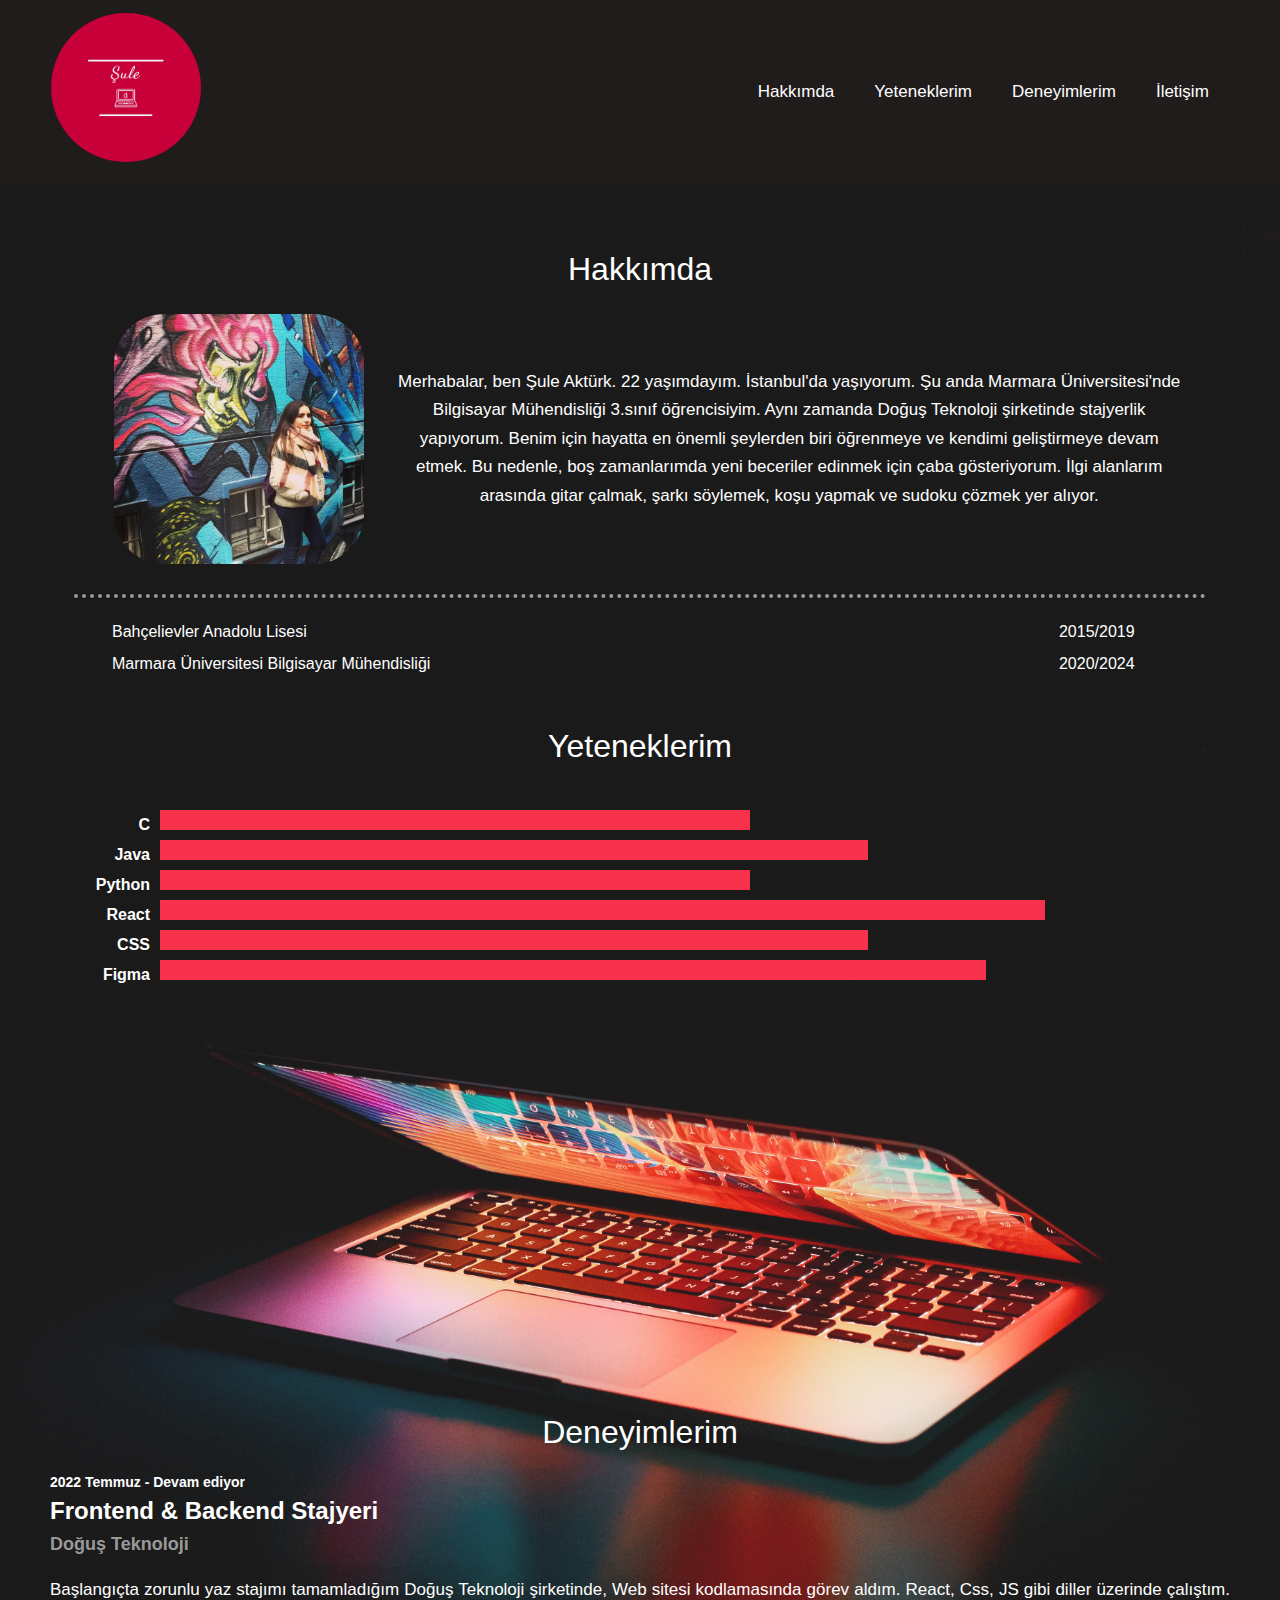
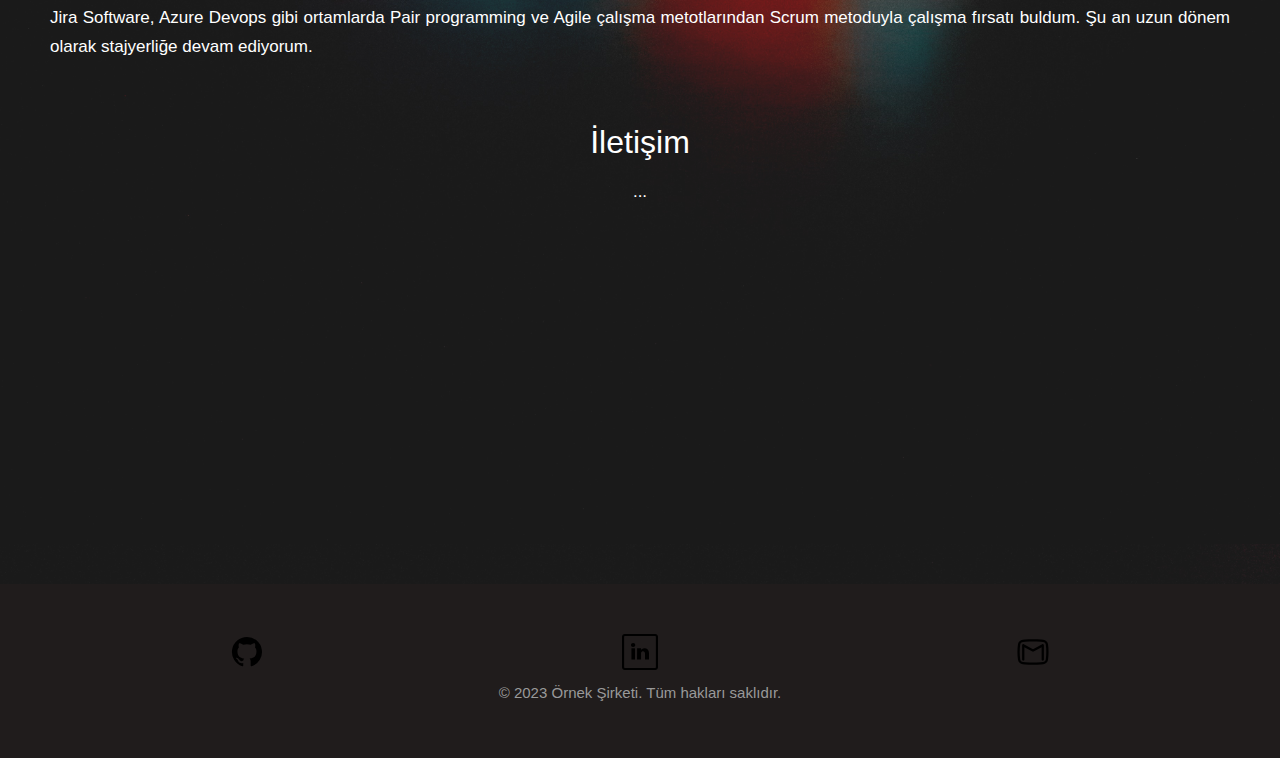
==== index.html @ 53d8eee4 "deleted unnecessary images" ====
<!DOCTYPE html>
<html>
  <head>
    <link rel="stylesheet" href="style.css" />
    <title>Şule Aktürk</title>
  </head>
  <body>
    <header>
      <div class="logo">
        <img src="images/logo.PNG" alt="logo" width="150" />
      </div>
      <nav>
        <ul>
          <li><a href="#hakkimda">Hakkımda</a></li>
          <li><a href="#yeteneklerim">Yeteneklerim</a></li>
          <li><a href="#deneyimlerim">Deneyimlerim</a></li>
          <li><a href="#iletisim">İletişim</a></li>
        </ul>
      </nav>
    </header>
    <main>
      <div class="background"></div>
      <div class="main_description">
        <section id="hakkimda">
          <h1>Hakkımda</h1>
          <div class="top_body">
            <img
              src="images/profile_photo.jpg"
              alt="github profil"
              class="profil_img"
            />
            <p>
              Merhabalar, ben Şule Aktürk. 22 yaşımdayım. İstanbul'da yaşıyorum.
              Şu anda Marmara Üniversitesi'nde Bilgisayar Mühendisliği 3.sınıf
              öğrencisiyim. Aynı zamanda Doğuş Teknoloji şirketinde stajyerlik
              yapıyorum. Benim için hayatta en önemli şeylerden biri öğrenmeye
              ve kendimi geliştirmeye devam etmek. Bu nedenle, boş zamanlarımda
              yeni beceriler edinmek için çaba gösteriyorum. İlgi alanlarım
              arasında gitar çalmak, şarkı söylemek, koşu yapmak ve sudoku
              çözmek yer alıyor.
            </p>
          </div>
        </section>
        <hr />
        <table style="width: 100%">
          <tr>
            <td>Bahçelievler Anadolu Lisesi</td>
            <td>2015/2019</td>
          </tr>
          <tr>
            <td>Marmara Üniversitesi Bilgisayar Mühendisliği</td>
            <td>2020/2024</td>
          </tr>
        </table>
        <br />
        <section id="yeteneklerim">
          <h1>Yeteneklerim</h1>
          <br />
          <div class="bar_container">
            <div class="bar_label">C</div>
            <div class="bar" style="width: 50%"></div>
          </div>
          <div class="bar_container">
            <div class="bar_label">Java</div>
            <div class="bar" style="width: 60%"></div>
          </div>
          <div class="bar_container">
            <div class="bar_label">Python</div>
            <div class="bar" style="width: 50%"></div>
          </div>
          <div class="bar_container">
            <div class="bar_label">React</div>
            <div class="bar" style="width: 75%"></div>
          </div>
          <div class="bar_container">
            <div class="bar_label">CSS</div>
            <div class="bar" style="width: 60%"></div>
          </div>
          <div class="bar_container">
            <div class="bar_label">Figma</div>
            <div class="bar" style="width: 70%"></div>
          </div>
          <script>
            //animasyon:
            const bars = document.querySelectorAll(".bar");
            bars.forEach((bar) => {
              let width = bar.style.width;
              bar.style.width = "0%";
              setTimeout(() => {
                bar.style.width = width;
              }, 100);
            });
          </script>
        </section>
        <br />
        <section id="deneyimlerim">
          <h1>Deneyimlerim</h1>
          <div class="experience">
            <div class="date">2022 Temmuz - Devam ediyor</div>
            <div class="title">Frontend & Backend Stajyeri</div>
            <div class="company">Doğuş Teknoloji</div>
            <p>
              Başlangıçta zorunlu yaz stajımı tamamladığım Doğuş Teknoloji
              şirketinde, Web sitesi kodlamasında görev aldım. React, Css, JS
              gibi diller üzerinde çalıştım. Jira Software, Azure Devops gibi
              ortamlarda Pair programming ve Agile çalışma metotlarından Scrum
              metoduyla çalışma fırsatı buldum. Şu an uzun dönem olarak
              stajyerliğe devam ediyorum.
            </p>
          </div>
        </section>
        <br />
        <section id="iletisim">
          <h1>İletişim</h1>
          <p>...</p>
        </section>
      </div>
    </main>
    <div class="footer">
      <div class="social_medias">
        <a href="https://github.com/suleakturk" target="_blank">
          <img src="images/github-svgrepo-com.svg" alt="github" />
        </a>
        <a
          href="https://www.linkedin.com/in/%C5%9Fule-a-214a621b3/"
          target="_blank"
        >
          <img
            src="images/linkedin-rounded-border-svgrepo-com.svg"
            alt="linkedin"
          />
        </a>
        <a href="https://www.gmail.com/" target="_blank">
          <img src="images/gmail-svgrepo-com.svg" alt="gmail" />
        </a>
      </div>
      <div class="text">&copy; 2023 Örnek Şirketi. Tüm hakları saklıdır.</div>
    </div>
  </body>
</html>
---- style.css ----
*{
    font-family: Arial, Helvetica, sans-serif;
    font-weight: 400;
    line-height: 28.5px;
}

html {
    scroll-behavior: smooth;
}

body{
    margin: 0px;
}

header{
    display: flex;
    align-items: center;
    justify-content: space-between;
    background-color: rgb(32, 28, 28);
    padding: 1% 4% 1% 4%;
}

.logo img{
    border-radius: 100px;
}

nav ul{
    list-style: none;
    display: flex;
}

nav li{
    padding: 20px;
    font-size: 17px;
}

nav li a{
    color: white;
    text-decoration: none;
}

nav li a:hover{
    color: rgb(245, 82, 103);
}

main {
    position: relative;
    height: 2000px;
}
  
.background {
    position: absolute;
    top: 0;
    left: 0;
    width: 100%;
    height: 100%;
    background-image: url("images/background_image.jpg");
    background-size: contain;
    background-position: center;
    opacity: 0.9; 
}
  
.main_description {
    color: white;
    text-align: center;
    padding: 50px;
    position: relative;
    z-index: 1;
} 

.top_body{
    display: flex;
    margin: 30px;
    align-items: center;
}

.top_body p{
    width: 70%;
    margin-left: 3%;
}

.profil_img{
    width: 250px;
    border-radius: 50px;
    margin-left: 3%;
}

.main_description p {
    font-size: 17px;
}

.main_description table{
    text-align: justify;
    margin: 0% 5% 0% 5%;
}

hr {
    border: none;
    border-top: 4px dotted #999;
    color: #999;
    height: 5px;
    margin: 1% 2% 1% 2%;
  }

.bar_container {
    display: flex;
    flex-direction: row;
    align-items: center;
}

.bar_label {
    margin-right: 10px;
    text-align: right;
    width: 100px;
    font-weight: bold;
    color: white;
}

.bar {
    height: 20px;
    background-color: rgb(248, 49, 76);
    margin-bottom: 10px;
    width: 0%;
    transition: width 1s ease-in-out;
}

.experience{
    text-align: justify;
}

.date {
    font-size: 14px;
    font-weight: bold;
  }
  
.title {
    font-size: 24px;
    font-weight: bold;
    margin-bottom: 5px;
}

.company {
    font-size: 18px;
    font-weight: bold;
    color: #999;
    margin-bottom: 10px;
}

h1{
    font-size: 32px;
}

#deneyimlerim h1{
    margin-top: 400px;
}

.footer{
    display: block;
    padding: 50px;
    background-color: rgb(32, 28, 28);
}

.social_medias{
    display: flex;
    justify-content: space-around;
}

.social_medias a img:hover{
    background-color: white;
}

.social_medias a img{
    width: 36px;
}       

.text{
    color:  #999;
    display: flex;
    justify-content: center;
    font-size: 15px;
}
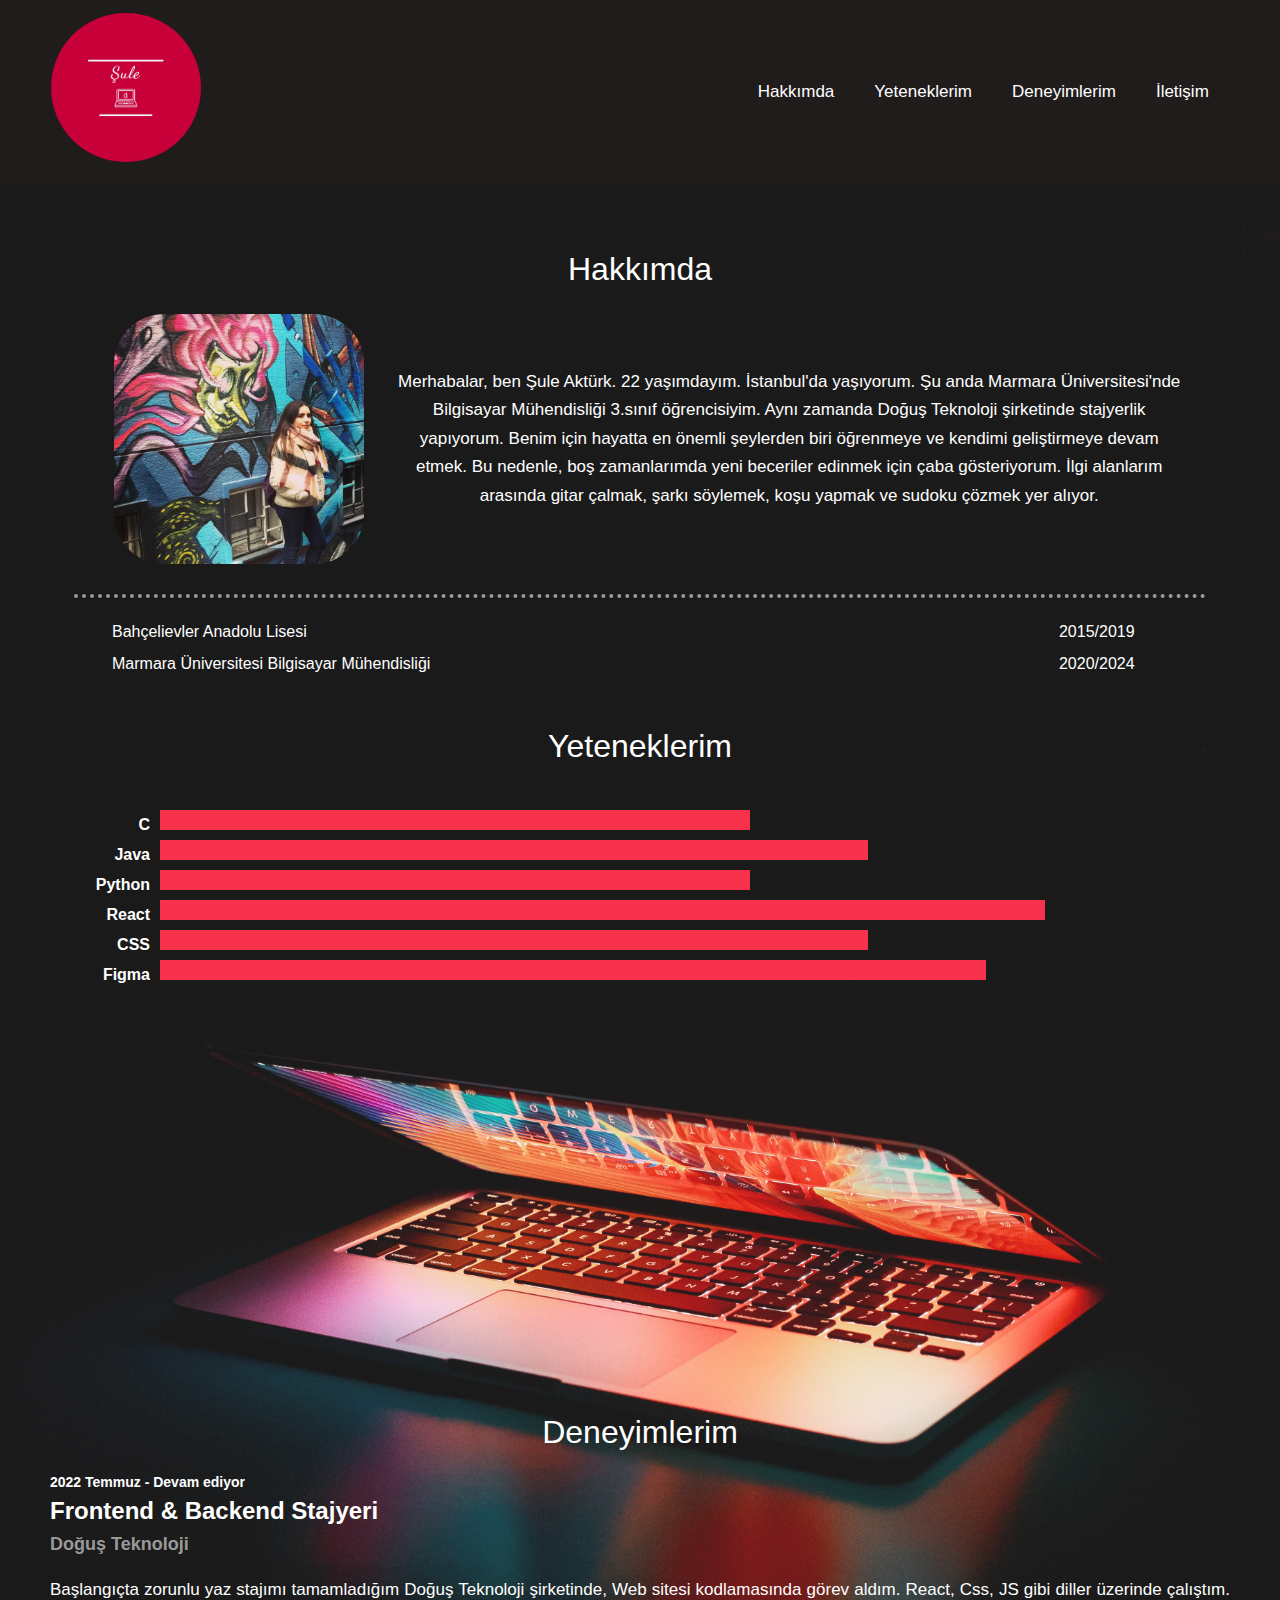
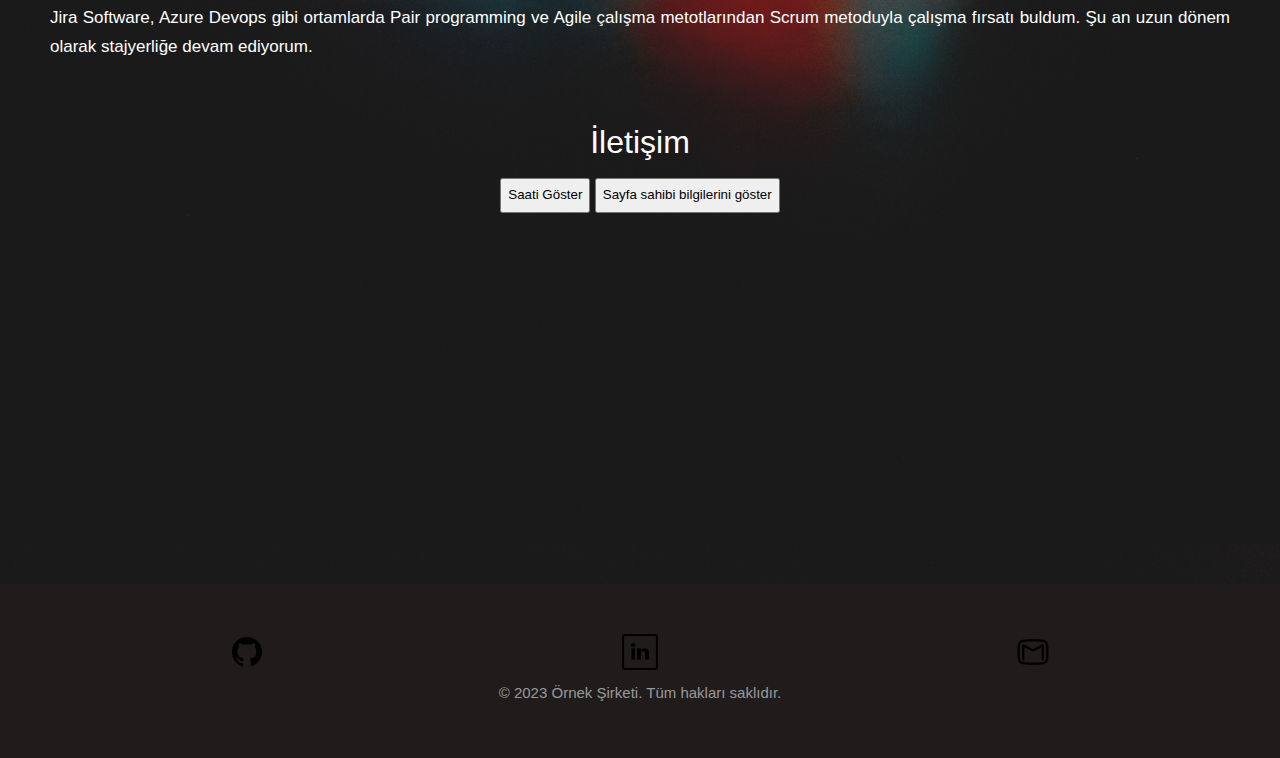
==== commit 541d9071: "add alert function & buttons in Contact menu" ====
--- a/index.html
+++ b/index.html
@@ -1,6 +1,11 @@
 <!DOCTYPE html>
 <html>
   <head>
+    <meta charset="UTF-8">
+    <meta http-equiv="X-UA-Compatible" content="IE=edge">
+    <meta name="viewport" content="width=device-width, initial-scale=1.0">
+    
+    <script src="script.js"></script>
     <link rel="stylesheet" href="style.css" />
     <title>Şule Aktürk</title>
   </head>
@@ -112,7 +117,11 @@
         <br />
         <section id="iletisim">
           <h1>İletişim</h1>
-          <p>...</p>
+          <div class="button">
+            <p id="saat"></p>
+            <button onclick="saatiGoster()">Saati Göster</button>
+            <button onclick="bilgiGoster()">Sayfa sahibi bilgilerini göster</button>
+          </div>
         </section>
       </div>
     </main>
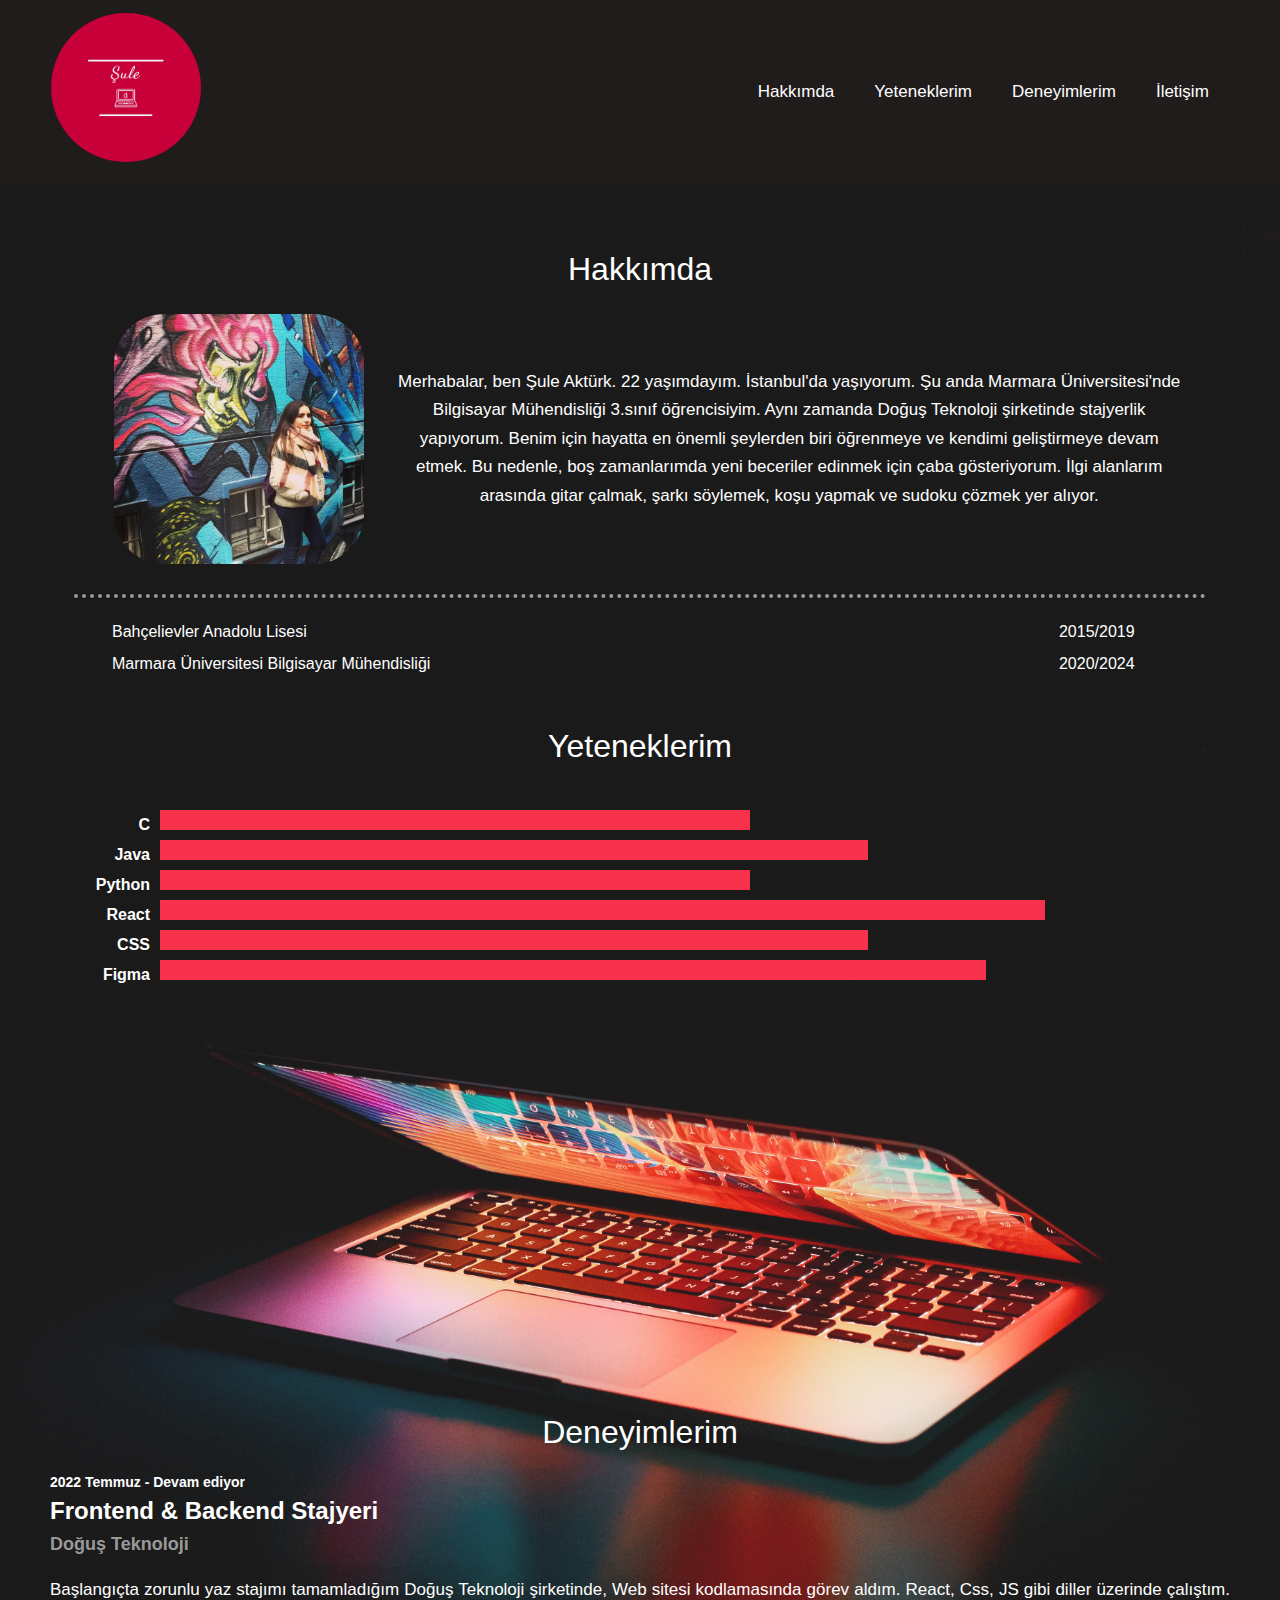
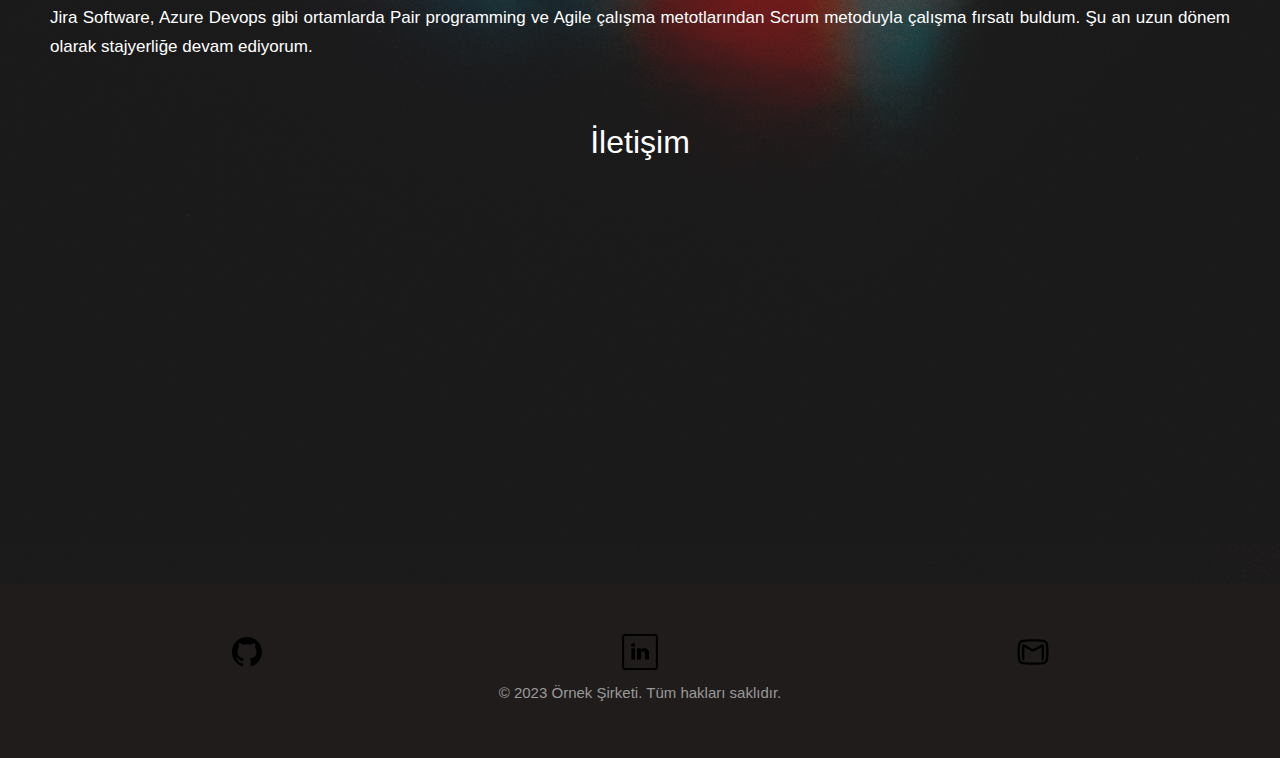
==== commit c22af0bf: "fix: fix responsivity" ====
--- a/index.html
+++ b/index.html
@@ -1,11 +1,9 @@
 <!DOCTYPE html>
 <html>
   <head>
-    <meta charset="UTF-8">
-    <meta http-equiv="X-UA-Compatible" content="IE=edge">
-    <meta name="viewport" content="width=device-width, initial-scale=1.0">
-    
-    <script src="script.js"></script>
+    <meta charset="UTF-8" />
+    <meta http-equiv="X-UA-Compatible" content="IE=edge" />
+    <meta name="viewport" content="width=device-width, initial-scale=0.5" />
     <link rel="stylesheet" href="style.css" />
     <title>Şule Aktürk</title>
   </head>
@@ -117,11 +115,6 @@
         <br />
         <section id="iletisim">
           <h1>İletişim</h1>
-          <div class="button">
-            <p id="saat"></p>
-            <button onclick="saatiGoster()">Saati Göster</button>
-            <button onclick="bilgiGoster()">Sayfa sahibi bilgilerini göster</button>
-          </div>
         </section>
       </div>
     </main>
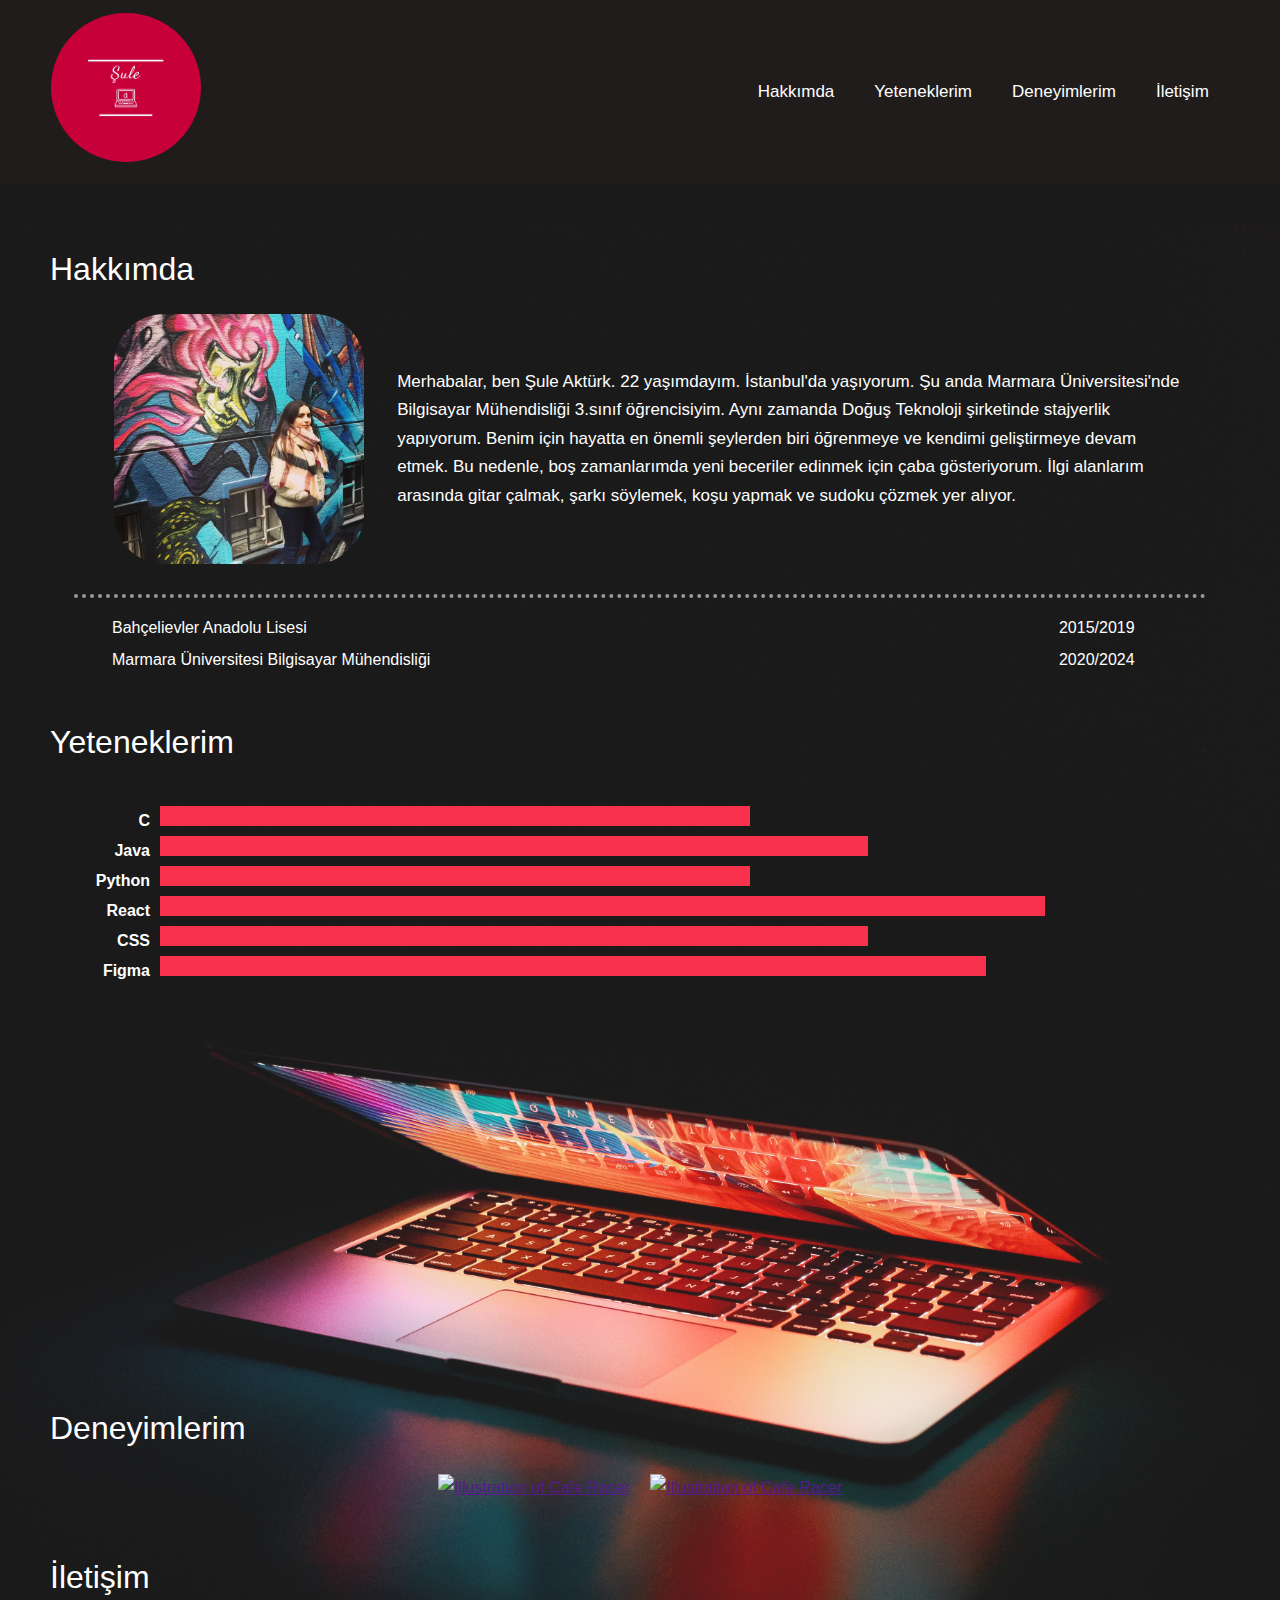
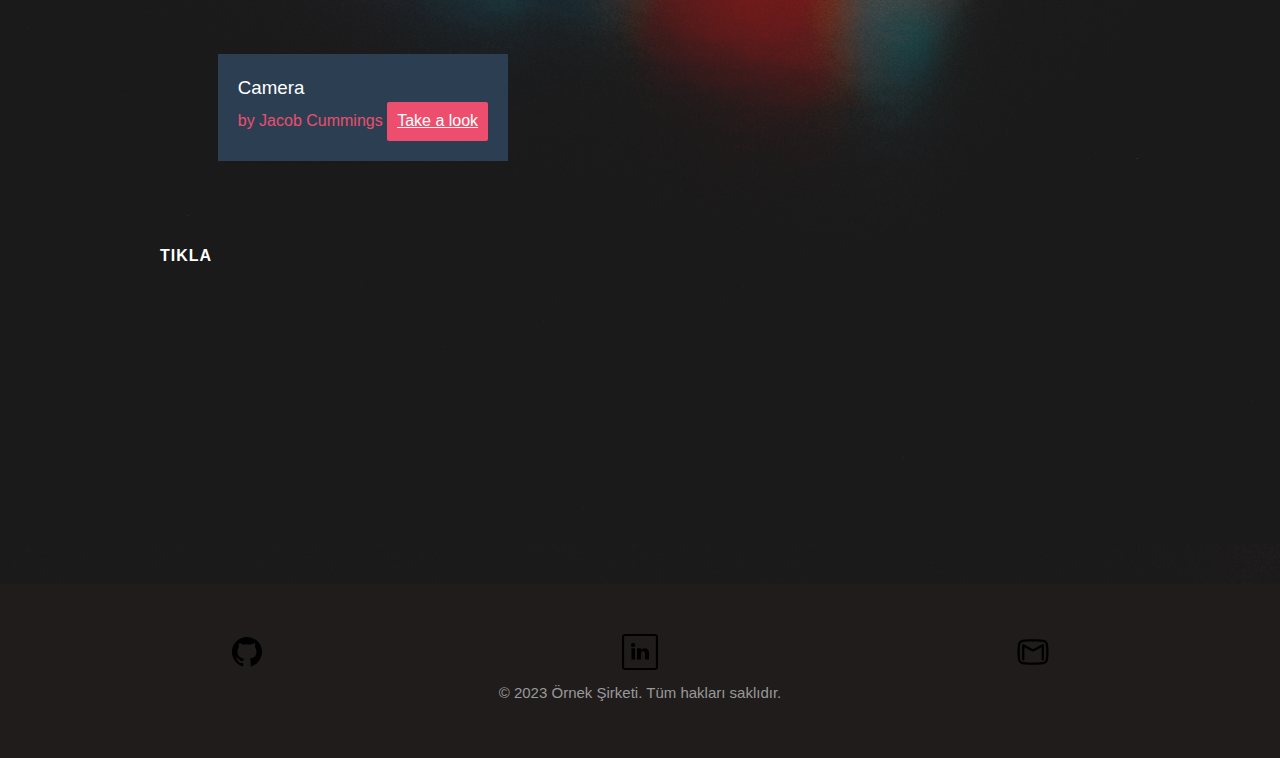
==== commit 3faa0d50: "feat: add new features for homework" ====
--- a/index.html
+++ b/index.html
@@ -98,23 +98,56 @@
         <br />
         <section id="deneyimlerim">
           <h1>Deneyimlerim</h1>
-          <div class="experience">
-            <div class="date">2022 Temmuz - Devam ediyor</div>
-            <div class="title">Frontend & Backend Stajyeri</div>
-            <div class="company">Doğuş Teknoloji</div>
-            <p>
-              Başlangıçta zorunlu yaz stajımı tamamladığım Doğuş Teknoloji
+          <div class="deneyim_bar">
+            <a
+              class="caption"
+              href=""
+              data-title="Yaz Stajyeri"
+              data-description="Başlangıçta zorunlu yaz stajımı tamamladığım Doğuş Teknoloji
               şirketinde, Web sitesi kodlamasında görev aldım. React, Css, JS
-              gibi diller üzerinde çalıştım. Jira Software, Azure Devops gibi
+              gibi diller üzerinde çalıştım."
+              ><img
+                src="http://tympanus.net/Tutorials/PseudoElementsImageCaptions/images/2.jpg"
+                alt="Illustration of Cafe Racer"
+            /></a>
+            <a
+              class="caption"
+              href=""
+              data-title="Uzun Dönem Stajyer"
+              data-description="Jira Software, Azure Devops gibi
               ortamlarda Pair programming ve Agile çalışma metotlarından Scrum
-              metoduyla çalışma fırsatı buldum. Şu an uzun dönem olarak
-              stajyerliğe devam ediyorum.
-            </p>
+              metoduyla çalışma fırsatı buldum.Şu an uzun dönem olarak
+              stajyerliğe devam ediyorum."
+              ><img
+                src="http://tympanus.net/Tutorials/PseudoElementsImageCaptions/images/2.jpg"
+                alt="Illustration of Cafe Racer"
+            /></a>
           </div>
         </section>
         <br />
         <section id="iletisim">
           <h1>İletişim</h1>
+          <ul class="grid cs-style-1">
+            <li>
+              <figure>
+                <img src="images/1.png" alt="img01" />
+                <figcaption>
+                  <h3>Camera</h3>
+                  <span>Jacob Cummings</span>
+                  <a href="http://dribbble.com/shots/1115632-Camera"
+                    >Take a look</a
+                  >
+                </figcaption>
+              </figure>
+            </li>
+            <li>
+              <figure>
+                <!-- ... -->
+              </figure>
+            </li>
+            <!-- ... -->
+          </ul>
+          <button class="btn btn-6 btn-6d">Tıkla</button>
         </section>
       </div>
     </main>
--- a/style.css
+++ b/style.css
@@ -62,7 +62,7 @@
   
 .main_description {
     color: white;
-    text-align: center;
+    /* text-align: center; */
     padding: 50px;
     position: relative;
     z-index: 1;
@@ -178,4 +178,212 @@
     display: flex;
     justify-content: center;
     font-size: 15px;
+}
+
+@import url(http://fonts.googleapis.com/css?family=Lato:300,400,700);
+
+*, *:after, *:before { -webkit-box-sizing: border-box; -moz-box-sizing: border-box; box-sizing: border-box; }
+
+.deneyim_bar{
+    display: flex;
+    justify-content: center;
+}
+
+.caption {
+	display: inline-block;
+	position: relative;
+	margin: 10px;
+}
+
+.caption img {
+	display: block;
+	max-width: 100%;
+}
+
+.caption::before,
+.caption::after {
+	opacity: 0;
+	position: absolute;
+	width: 100%;
+	color: #fff;
+	padding: 20px;
+	-webkit-transition: opacity 0.3s;
+	-moz-transition: opacity 0.3s;
+	transition: opacity 0.3s;
+}
+
+.caption::before {
+	content: attr(data-title);
+	top: 0;
+	height: 30%;
+	background: #a21f00;
+	font-size: 40px;
+	font-weight: 300;
+}
+
+.caption::after {
+	content: '\201C' attr(data-description) '\201D';
+	top: 30%;
+	height: 70%;
+	background: #db2e00;
+	font-size: 16px;
+	text-align: right;
+}
+
+.caption:hover::before,
+.caption:hover::after {
+	opacity: 1;
+}
+
+.cs-style-3 figure {
+	overflow: hidden;
+}
+
+.cs-style-3 figure img {
+	transition: transform 0.4s;
+}
+
+.no-touch .cs-style-3 figure:hover img,
+.cs-style-3 figure.cs-hover img {
+	transform: translateY(-50px);
+}
+
+.cs-style-3 figcaption {
+	height: 100px;
+	width: 100%;
+	top: auto;
+	bottom: 0;
+	opacity: 0;
+	transform: translateY(100%);
+	transition: transform 0.4s, opacity 0.1s 0.3s;
+}
+
+.no-touch .cs-style-3 figure:hover figcaption,
+.cs-style-3 figure.cs-hover figcaption {
+	opacity: 1;
+	transform: translateY(0px);
+	transition: transform 0.4s, opacity 0.1s;
+}
+
+.cs-style-3 figcaption a {
+	position: absolute;
+	bottom: 20px;
+	right: 20px;
+}
+
+.grid figcaption h3 {
+	margin: 0;
+	padding: 0;
+	color: #fff;
+}
+
+.grid figcaption span:before {
+	content: 'by ';
+}
+
+.grid figcaption a {
+	text-align: center;
+	padding: 5px 10px;
+	border-radius: 2px;
+	display: inline-block;
+	background: #ed4e6e;
+	color: #fff;
+}
+
+.grid figcaption {
+	position: absolute;
+	top: 0;
+	left: 0;
+	padding: 20px;
+	background: #2c3f52;
+	color: #ed4e6e;
+}
+
+.grid figure img {
+	max-width: 100%;
+	display: block;
+	position: relative;
+}
+.grid figure {
+	margin: 0;
+	position: relative;
+}
+
+.grid {
+	padding: 20px 20px 100px 20px;
+	max-width: 1300px;
+	margin: 0 auto;
+	list-style: none;
+	text-align: center;
+}
+
+.grid li {
+	display: inline-block;
+	width: 440px;
+	margin: 0;
+	padding: 20px;
+	text-align: left;
+	position: relative;
+}
+
+.hi-icon-effect-6 .hi-icon {
+	box-shadow: 0 0 0 4px rgba(255,255,255,1);
+	/* transition: background 0.2s, color 0.2s;	 */
+}
+
+.no-touch .hi-icon-effect-6 .hi-icon:hover {
+	background: rgba(255,255,255,1);
+	color: #64bb5d;
+}
+
+.no-touch .hi-icon-effect-6 .hi-icon:hover:before {
+	animation: spinAround 2s linear infinite;
+}
+
+@keyframes spinAround {
+	from {
+		transform: rotate(0deg)
+	}
+	to {
+		transform: rotate(360deg);
+	}
+
+}
+/* Button 6d */
+.btn-6d {
+	border: 2px dashed #226fbe;
+}
+
+.btn-6d:hover {
+	background: transparent;
+	color: #226fbe;
+}
+
+.btn {
+	border: none;
+	font-family: inherit;
+	font-size: inherit;
+	color: inherit;
+	background: none;
+	cursor: pointer;
+	padding: 25px 80px;
+	display: inline-block;
+	margin: 15px 30px;
+	text-transform: uppercase;
+	letter-spacing: 1px;
+	font-weight: 700;
+	outline: none;
+	position: relative;
+	-webkit-transition: all 0.3s;
+	-moz-transition: all 0.3s;
+	transition: all 0.3s;
+}
+
+.btn:after {
+	content: '';
+	position: absolute;
+	z-index: -1;
+	-webkit-transition: all 0.3s;
+	-moz-transition: all 0.3s;
+	transition: all 0.3s;
 }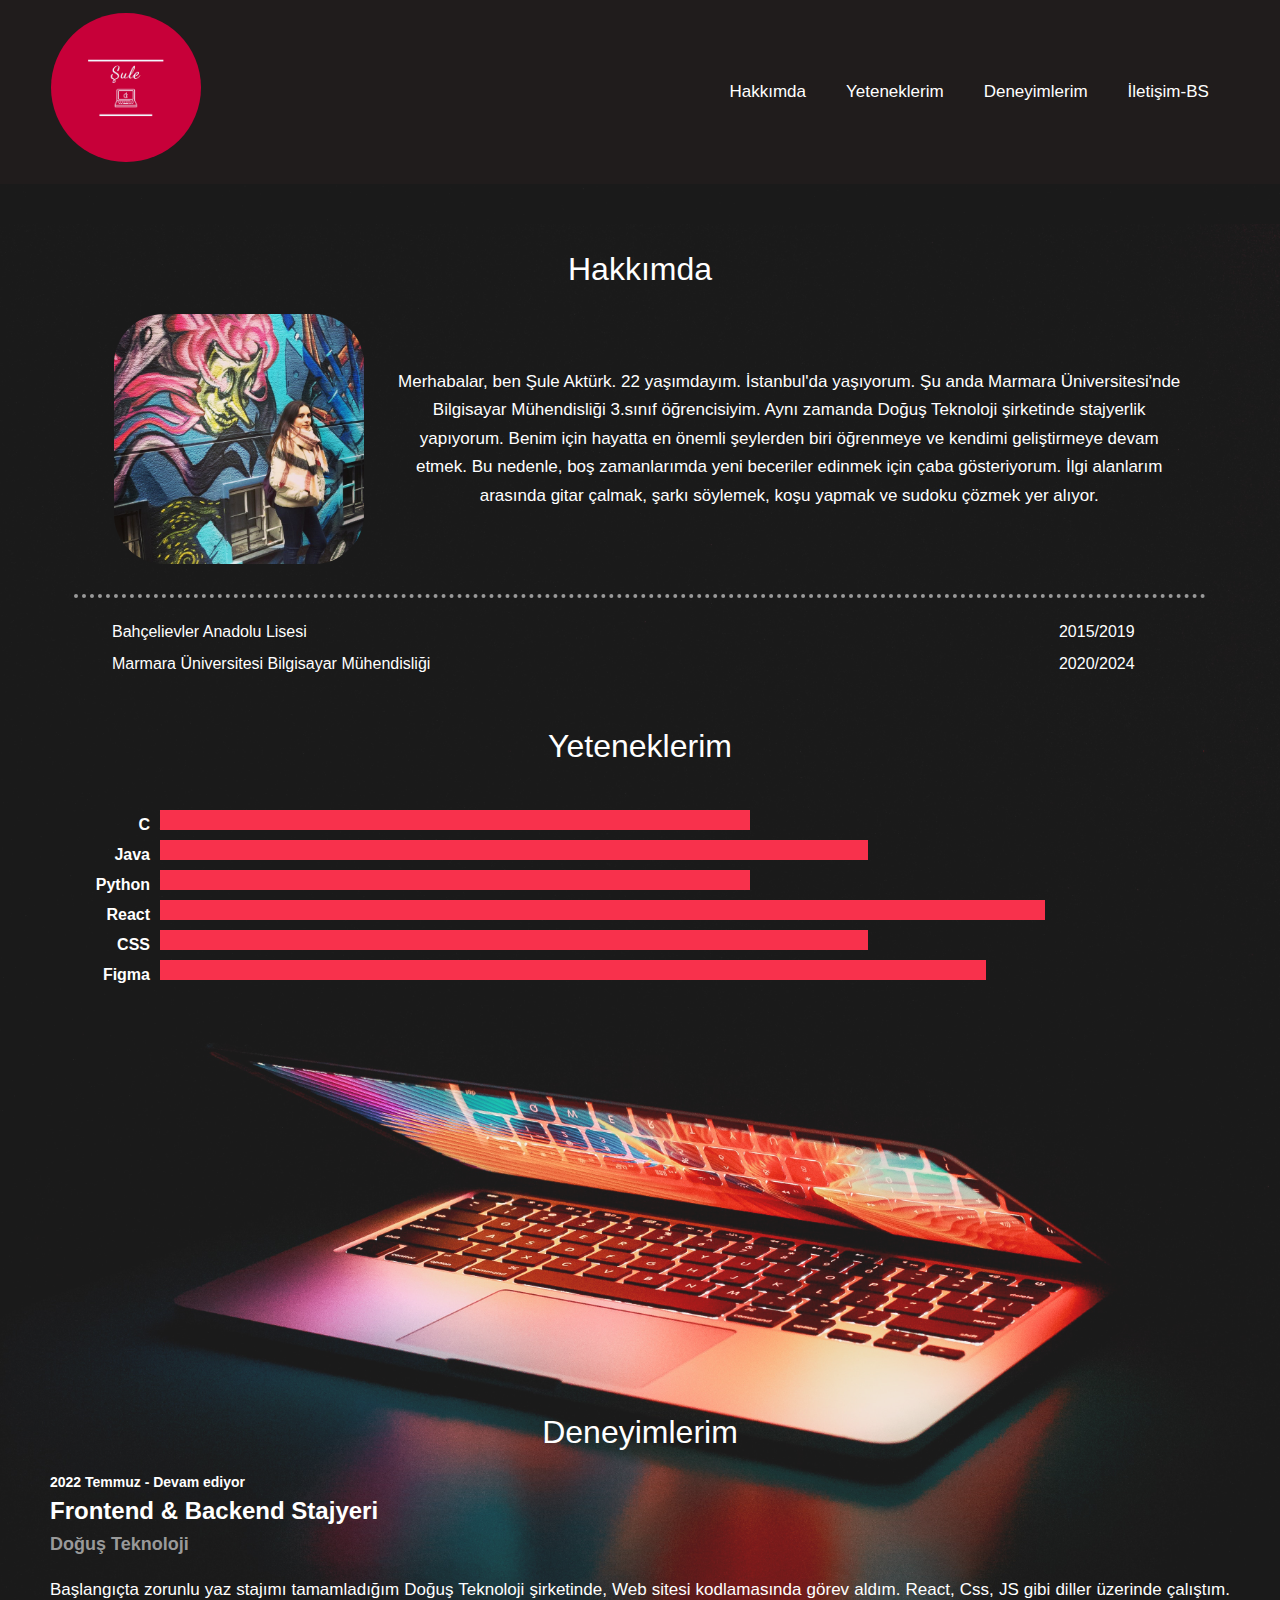
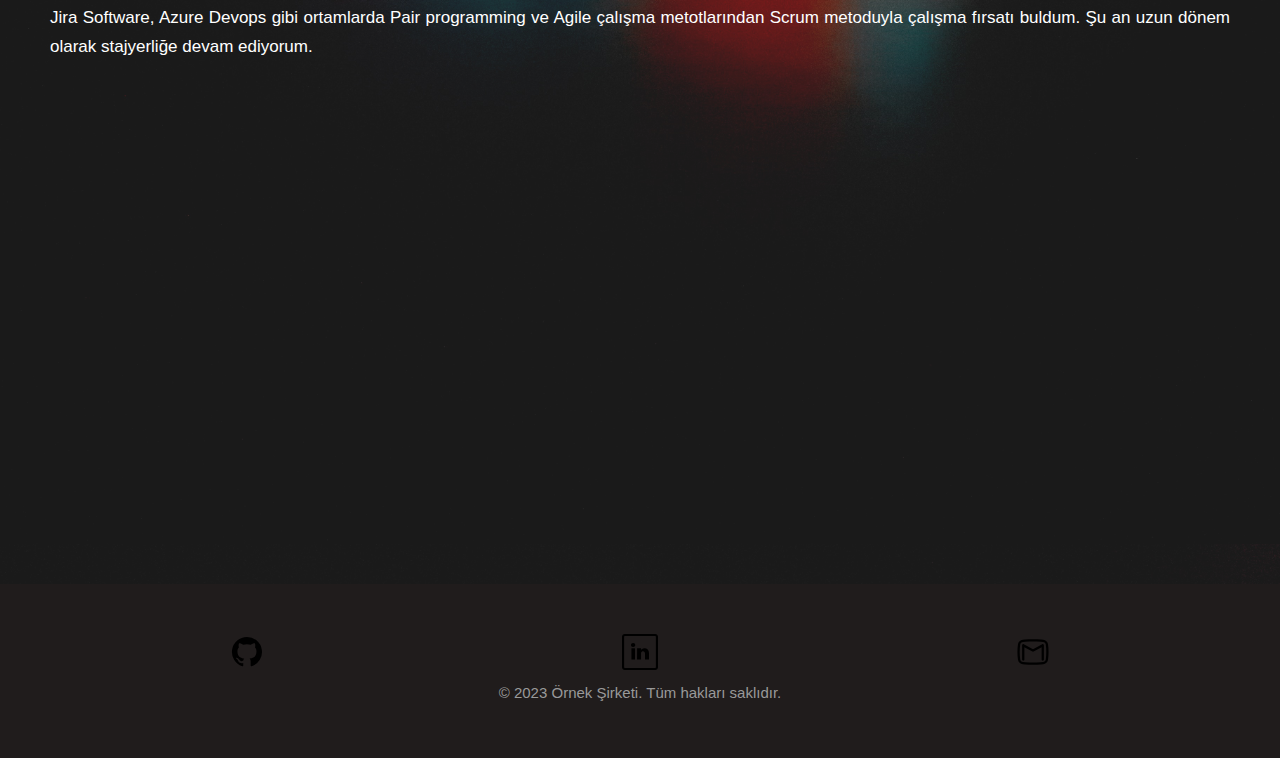
==== commit b37c398d: "feat: add Contact page with using Bootstrap" ====
--- a/index.html
+++ b/index.html
@@ -17,7 +17,9 @@
           <li><a href="#hakkimda">Hakkımda</a></li>
           <li><a href="#yeteneklerim">Yeteneklerim</a></li>
           <li><a href="#deneyimlerim">Deneyimlerim</a></li>
-          <li><a href="#iletisim">İletişim</a></li>
+          <li>
+            <a href="contact.html">İletişim-BS</a>
+          </li>
         </ul>
       </nav>
     </header>
@@ -98,57 +100,24 @@
         <br />
         <section id="deneyimlerim">
           <h1>Deneyimlerim</h1>
-          <div class="deneyim_bar">
-            <a
-              class="caption"
-              href=""
-              data-title="Yaz Stajyeri"
-              data-description="Başlangıçta zorunlu yaz stajımı tamamladığım Doğuş Teknoloji
+          <div class="experience">
+            <div class="date">2022 Temmuz - Devam ediyor</div>
+            <div class="title">Frontend & Backend Stajyeri</div>
+            <div class="company">Doğuş Teknoloji</div>
+            <p>
+              Başlangıçta zorunlu yaz stajımı tamamladığım Doğuş Teknoloji
               şirketinde, Web sitesi kodlamasında görev aldım. React, Css, JS
-              gibi diller üzerinde çalıştım."
-              ><img
-                src="http://tympanus.net/Tutorials/PseudoElementsImageCaptions/images/2.jpg"
-                alt="Illustration of Cafe Racer"
-            /></a>
-            <a
-              class="caption"
-              href=""
-              data-title="Uzun Dönem Stajyer"
-              data-description="Jira Software, Azure Devops gibi
+              gibi diller üzerinde çalıştım. Jira Software, Azure Devops gibi
               ortamlarda Pair programming ve Agile çalışma metotlarından Scrum
-              metoduyla çalışma fırsatı buldum.Şu an uzun dönem olarak
-              stajyerliğe devam ediyorum."
-              ><img
-                src="http://tympanus.net/Tutorials/PseudoElementsImageCaptions/images/2.jpg"
-                alt="Illustration of Cafe Racer"
-            /></a>
+              metoduyla çalışma fırsatı buldum. Şu an uzun dönem olarak
+              stajyerliğe devam ediyorum.
+            </p>
           </div>
         </section>
         <br />
-        <section id="iletisim">
+        <!-- <section id="iletisim">
           <h1>İletişim</h1>
-          <ul class="grid cs-style-1">
-            <li>
-              <figure>
-                <img src="images/1.png" alt="img01" />
-                <figcaption>
-                  <h3>Camera</h3>
-                  <span>Jacob Cummings</span>
-                  <a href="http://dribbble.com/shots/1115632-Camera"
-                    >Take a look</a
-                  >
-                </figcaption>
-              </figure>
-            </li>
-            <li>
-              <figure>
-                <!-- ... -->
-              </figure>
-            </li>
-            <!-- ... -->
-          </ul>
-          <button class="btn btn-6 btn-6d">Tıkla</button>
-        </section>
+        </section> -->
       </div>
     </main>
     <div class="footer">
--- a/style.css
+++ b/style.css
@@ -62,7 +62,7 @@
   
 .main_description {
     color: white;
-    /* text-align: center; */
+    text-align: center;
     padding: 50px;
     position: relative;
     z-index: 1;
@@ -180,210 +180,18 @@
     font-size: 15px;
 }
 
-@import url(http://fonts.googleapis.com/css?family=Lato:300,400,700);
-
-*, *:after, *:before { -webkit-box-sizing: border-box; -moz-box-sizing: border-box; box-sizing: border-box; }
-
-.deneyim_bar{
-    display: flex;
-    justify-content: center;
+.mainContact{
+    background-color: rgb(139, 159, 228);
 }
 
-.caption {
-	display: inline-block;
-	position: relative;
-	margin: 10px;
+.headerContact{
+	background-color: rgb(160, 181, 254);
 }
 
-.caption img {
-	display: block;
-	max-width: 100%;
+.bgColor{
+	background-color: rgb(139, 159, 228);
 }
 
-.caption::before,
-.caption::after {
-	opacity: 0;
-	position: absolute;
-	width: 100%;
-	color: #fff;
-	padding: 20px;
-	-webkit-transition: opacity 0.3s;
-	-moz-transition: opacity 0.3s;
-	transition: opacity 0.3s;
+.fontAvanir {
+	font-family: 'Avanir', sans-serif;
 }
-
-.caption::before {
-	content: attr(data-title);
-	top: 0;
-	height: 30%;
-	background: #a21f00;
-	font-size: 40px;
-	font-weight: 300;
-}
-
-.caption::after {
-	content: '\201C' attr(data-description) '\201D';
-	top: 30%;
-	height: 70%;
-	background: #db2e00;
-	font-size: 16px;
-	text-align: right;
-}
-
-.caption:hover::before,
-.caption:hover::after {
-	opacity: 1;
-}
-
-.cs-style-3 figure {
-	overflow: hidden;
-}
-
-.cs-style-3 figure img {
-	transition: transform 0.4s;
-}
-
-.no-touch .cs-style-3 figure:hover img,
-.cs-style-3 figure.cs-hover img {
-	transform: translateY(-50px);
-}
-
-.cs-style-3 figcaption {
-	height: 100px;
-	width: 100%;
-	top: auto;
-	bottom: 0;
-	opacity: 0;
-	transform: translateY(100%);
-	transition: transform 0.4s, opacity 0.1s 0.3s;
-}
-
-.no-touch .cs-style-3 figure:hover figcaption,
-.cs-style-3 figure.cs-hover figcaption {
-	opacity: 1;
-	transform: translateY(0px);
-	transition: transform 0.4s, opacity 0.1s;
-}
-
-.cs-style-3 figcaption a {
-	position: absolute;
-	bottom: 20px;
-	right: 20px;
-}
-
-.grid figcaption h3 {
-	margin: 0;
-	padding: 0;
-	color: #fff;
-}
-
-.grid figcaption span:before {
-	content: 'by ';
-}
-
-.grid figcaption a {
-	text-align: center;
-	padding: 5px 10px;
-	border-radius: 2px;
-	display: inline-block;
-	background: #ed4e6e;
-	color: #fff;
-}
-
-.grid figcaption {
-	position: absolute;
-	top: 0;
-	left: 0;
-	padding: 20px;
-	background: #2c3f52;
-	color: #ed4e6e;
-}
-
-.grid figure img {
-	max-width: 100%;
-	display: block;
-	position: relative;
-}
-.grid figure {
-	margin: 0;
-	position: relative;
-}
-
-.grid {
-	padding: 20px 20px 100px 20px;
-	max-width: 1300px;
-	margin: 0 auto;
-	list-style: none;
-	text-align: center;
-}
-
-.grid li {
-	display: inline-block;
-	width: 440px;
-	margin: 0;
-	padding: 20px;
-	text-align: left;
-	position: relative;
-}
-
-.hi-icon-effect-6 .hi-icon {
-	box-shadow: 0 0 0 4px rgba(255,255,255,1);
-	/* transition: background 0.2s, color 0.2s;	 */
-}
-
-.no-touch .hi-icon-effect-6 .hi-icon:hover {
-	background: rgba(255,255,255,1);
-	color: #64bb5d;
-}
-
-.no-touch .hi-icon-effect-6 .hi-icon:hover:before {
-	animation: spinAround 2s linear infinite;
-}
-
-@keyframes spinAround {
-	from {
-		transform: rotate(0deg)
-	}
-	to {
-		transform: rotate(360deg);
-	}
-
-}
-/* Button 6d */
-.btn-6d {
-	border: 2px dashed #226fbe;
-}
-
-.btn-6d:hover {
-	background: transparent;
-	color: #226fbe;
-}
-
-.btn {
-	border: none;
-	font-family: inherit;
-	font-size: inherit;
-	color: inherit;
-	background: none;
-	cursor: pointer;
-	padding: 25px 80px;
-	display: inline-block;
-	margin: 15px 30px;
-	text-transform: uppercase;
-	letter-spacing: 1px;
-	font-weight: 700;
-	outline: none;
-	position: relative;
-	-webkit-transition: all 0.3s;
-	-moz-transition: all 0.3s;
-	transition: all 0.3s;
-}
-
-.btn:after {
-	content: '';
-	position: absolute;
-	z-index: -1;
-	-webkit-transition: all 0.3s;
-	-moz-transition: all 0.3s;
-	transition: all 0.3s;
-}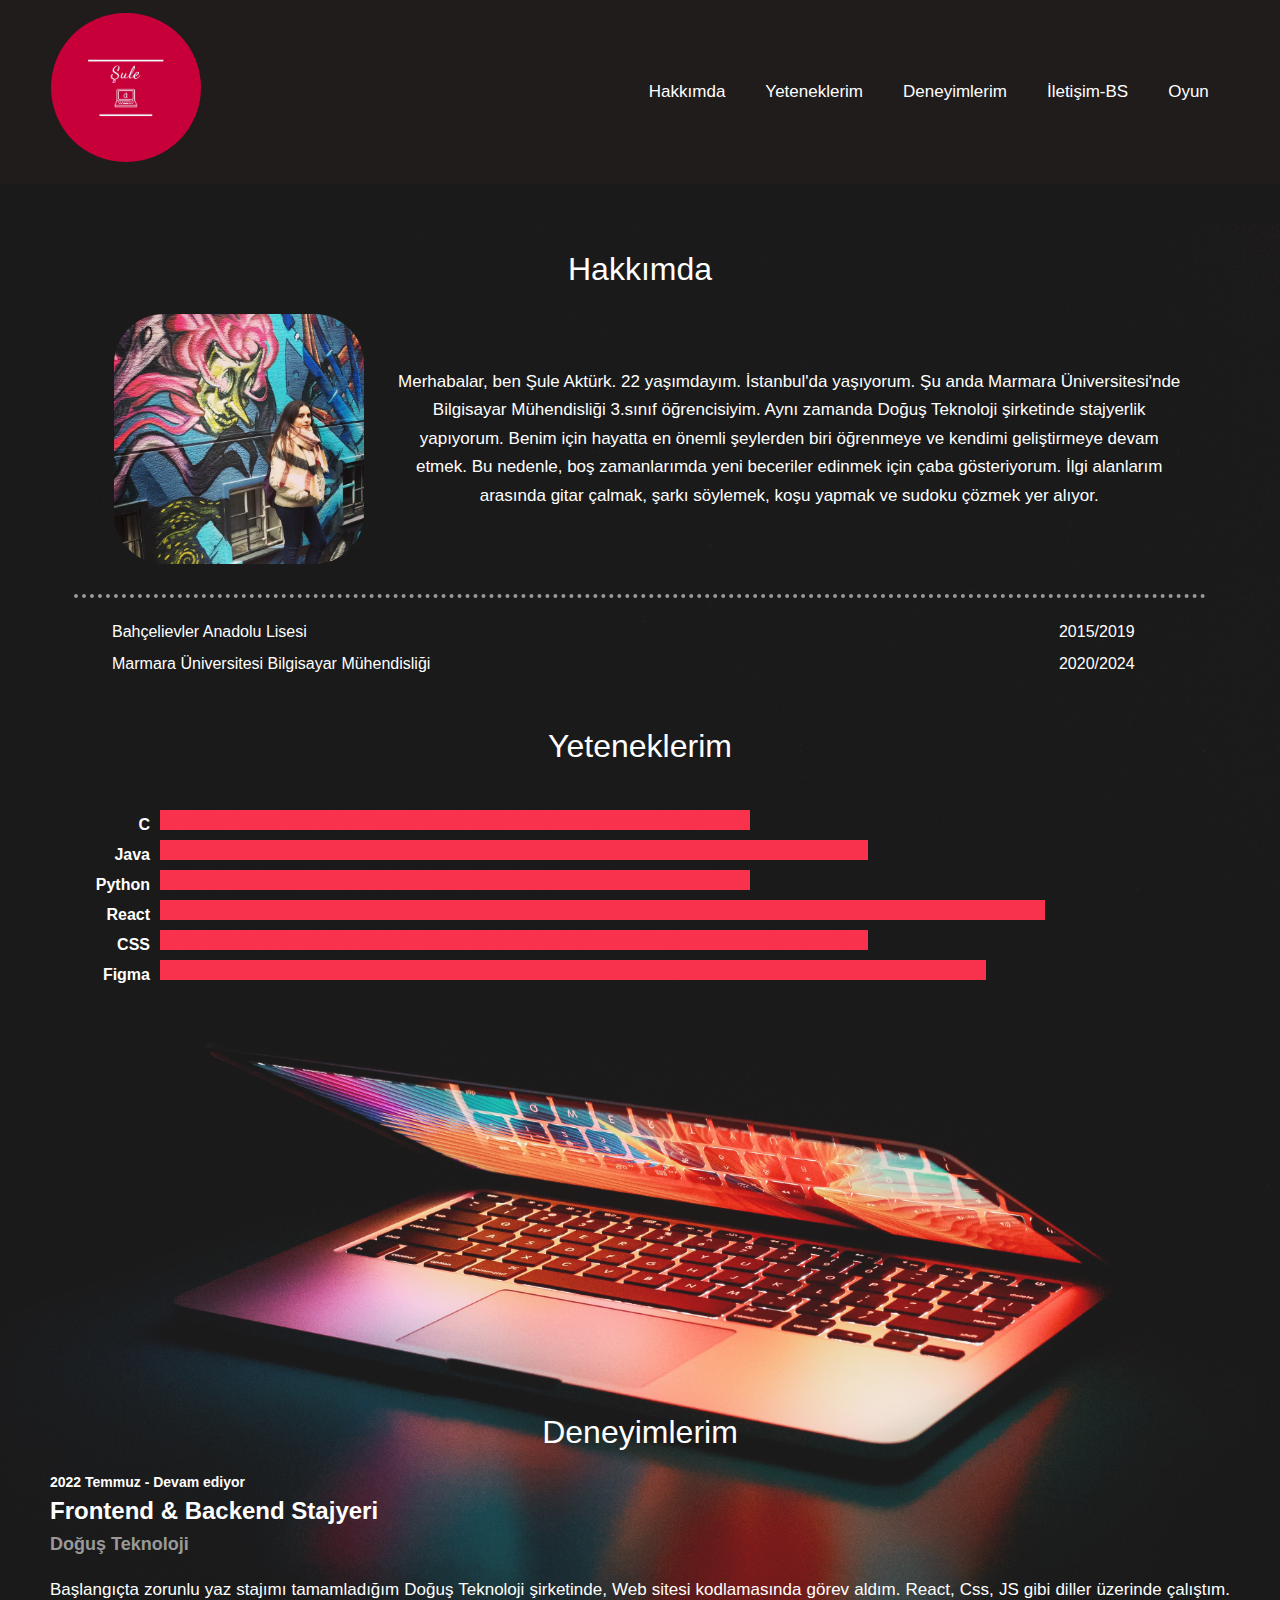
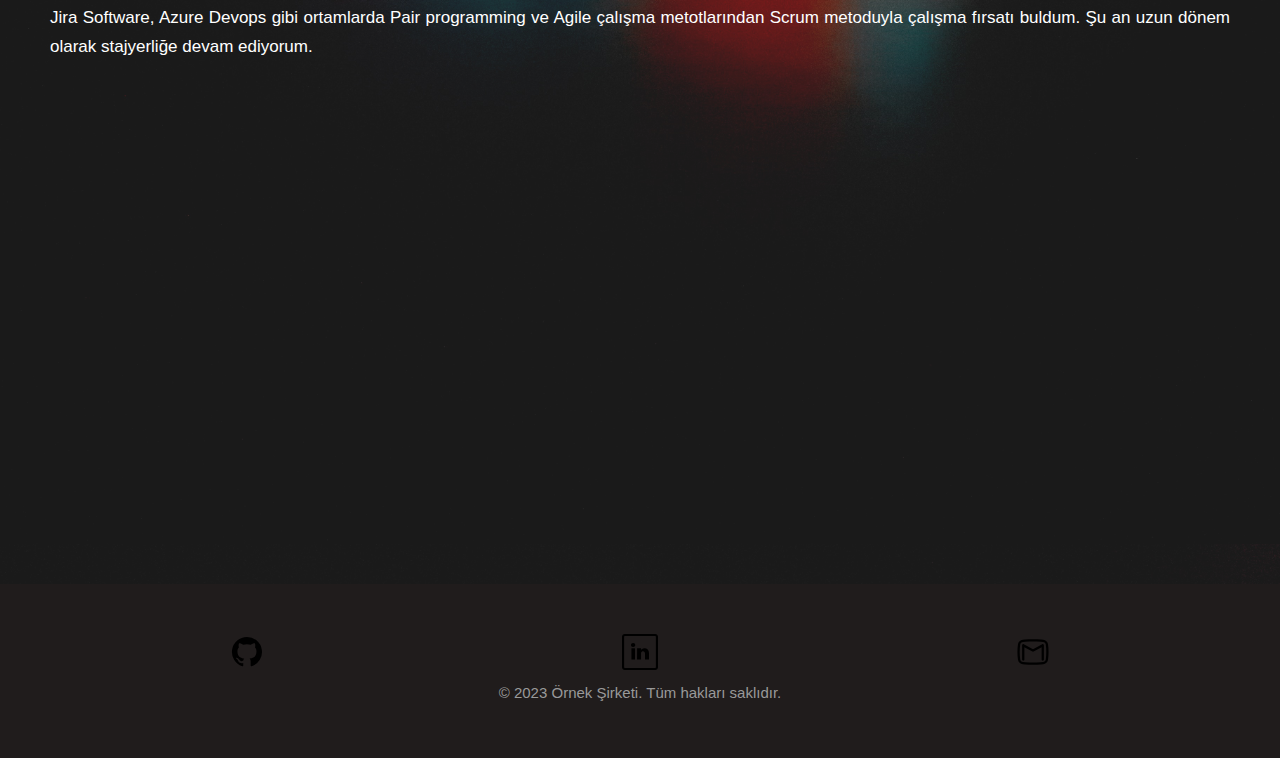
==== commit f45c4145: "feat: add fruit picking game" ====
--- a/index.html
+++ b/index.html
@@ -19,6 +19,9 @@
           <li><a href="#deneyimlerim">Deneyimlerim</a></li>
           <li>
             <a href="contact.html">İletişim-BS</a>
+          </li>
+          <li>
+            <a href="game.html">Oyun</a>
           </li>
         </ul>
       </nav>
--- a/style.css
+++ b/style.css
@@ -195,3 +195,18 @@
 .fontAvanir {
 	font-family: 'Avanir', sans-serif;
 }
+
+#game-area {
+    position: relative;
+    width: 70%;
+    height: 500px;
+    border: 1px solid black;
+    margin-left: 15%;
+    margin-bottom: 10%;
+}
+  
+.fruit {
+    position: absolute;
+    width: 20%;
+}
+  
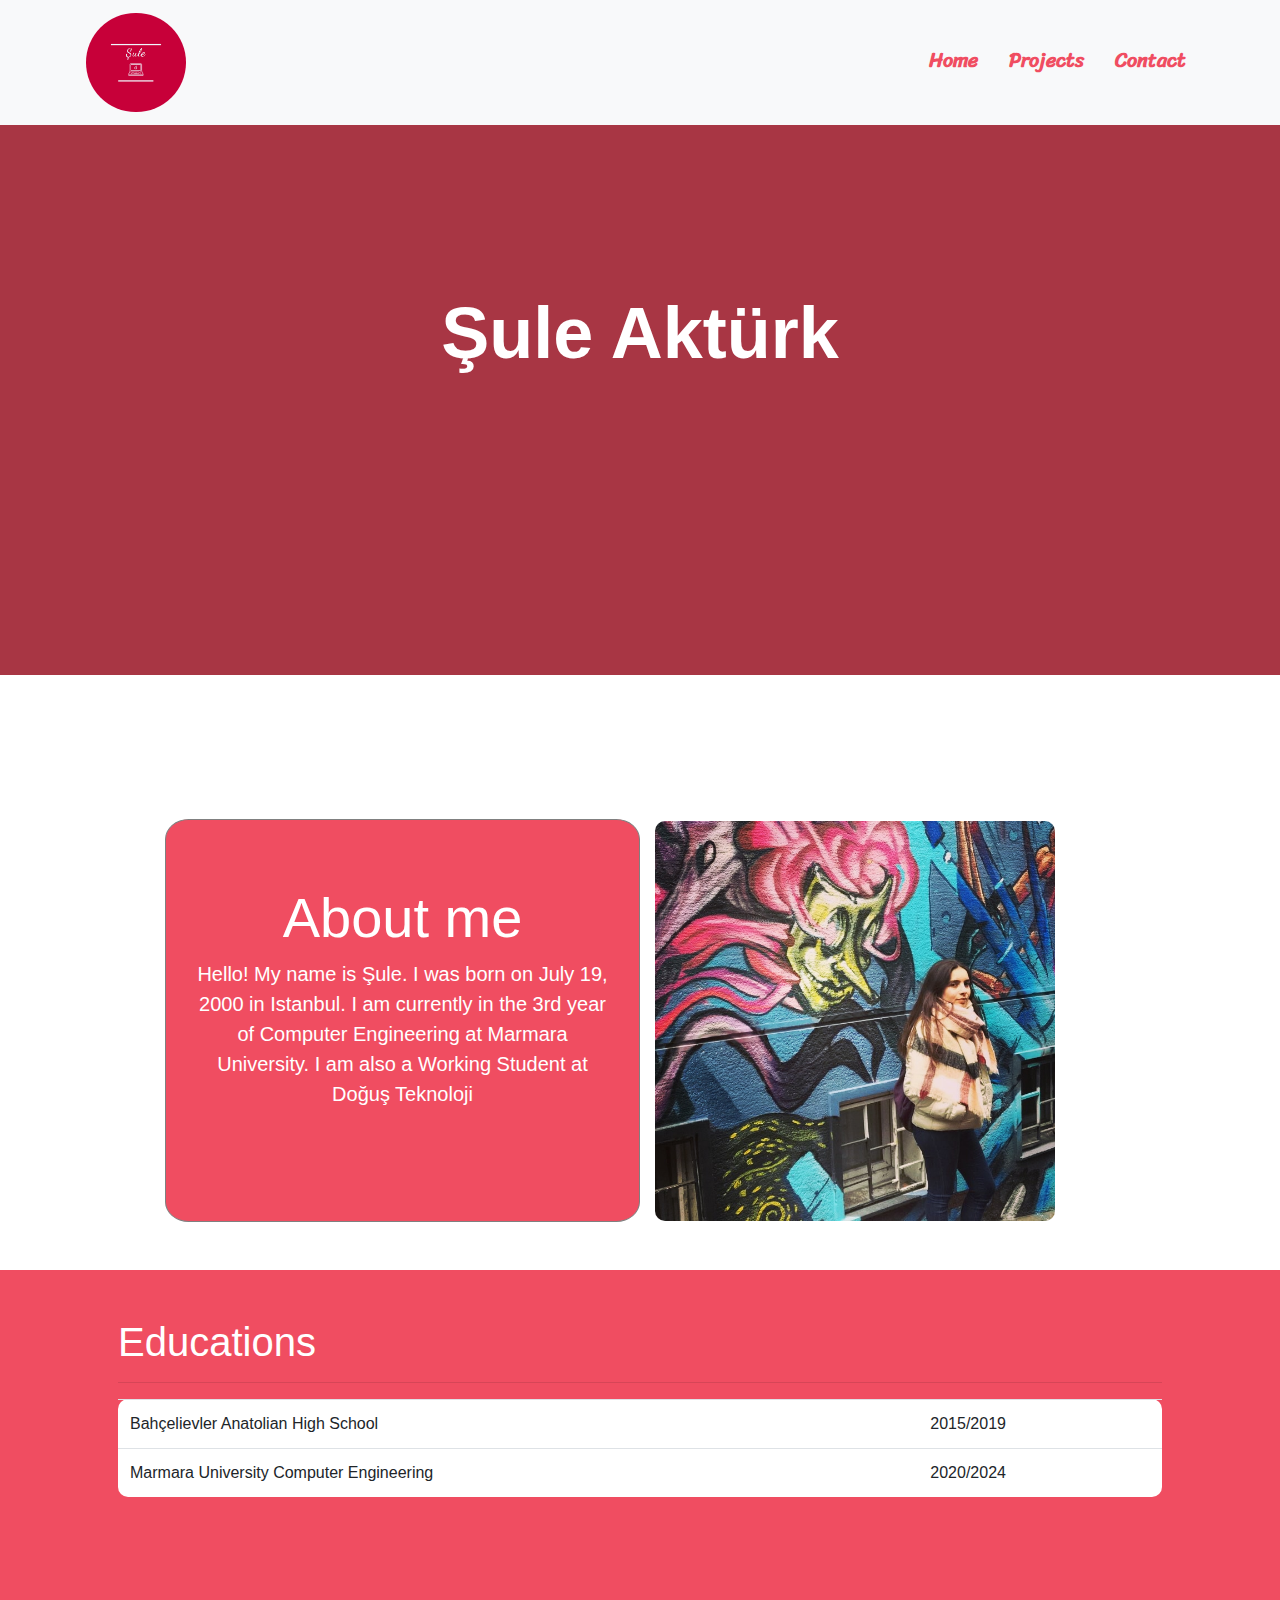
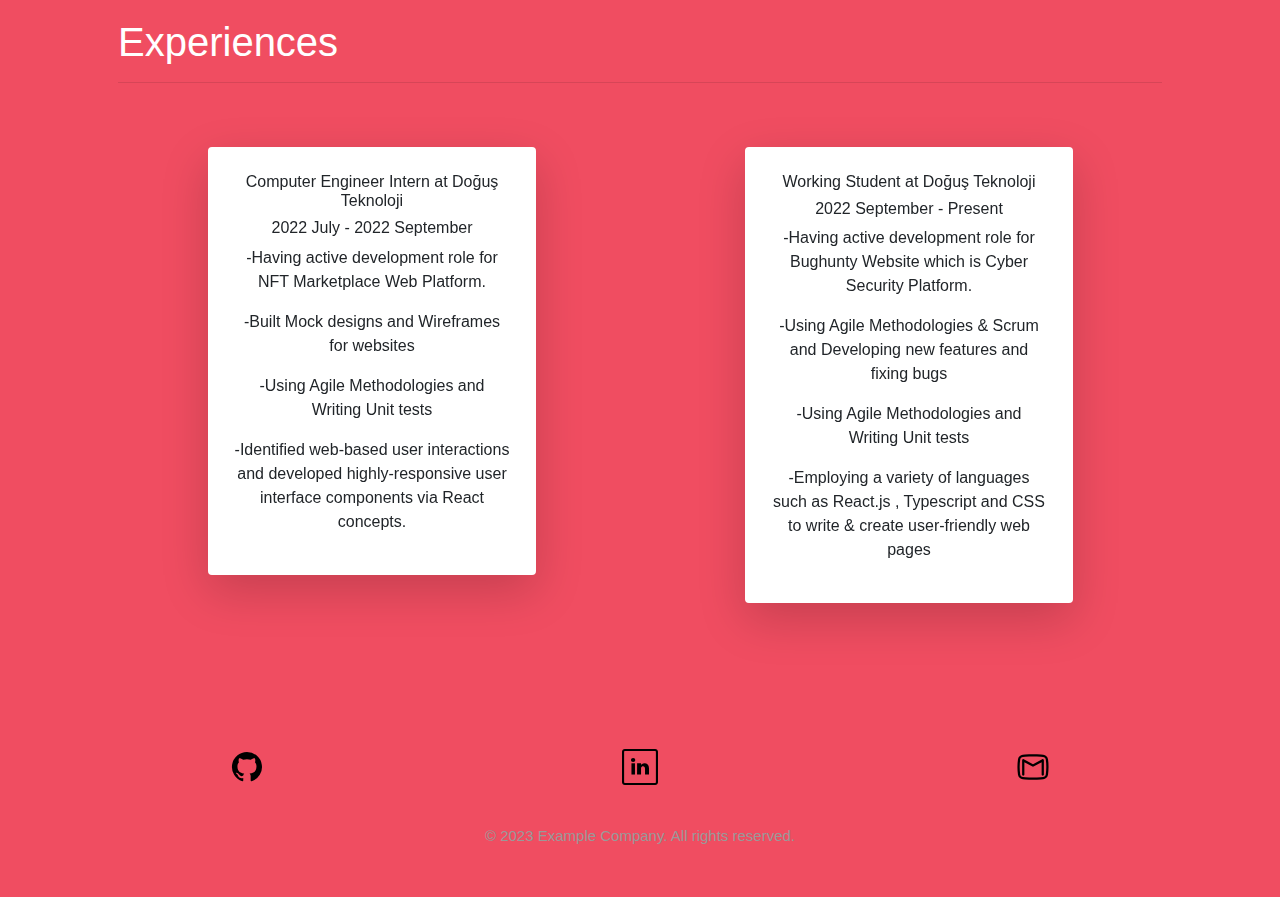
==== commit c34e476a: "feat: add last version of my website" ====
--- a/index.html
+++ b/index.html
@@ -1,147 +1,183 @@
 <!DOCTYPE html>
-<html>
-  <head>
-    <meta charset="UTF-8" />
-    <meta http-equiv="X-UA-Compatible" content="IE=edge" />
-    <meta name="viewport" content="width=device-width, initial-scale=0.5" />
-    <link rel="stylesheet" href="style.css" />
-    <title>Şule Aktürk</title>
-  </head>
-  <body>
-    <header>
-      <div class="logo">
-        <img src="images/logo.PNG" alt="logo" width="150" />
-      </div>
-      <nav>
-        <ul>
-          <li><a href="#hakkimda">Hakkımda</a></li>
-          <li><a href="#yeteneklerim">Yeteneklerim</a></li>
-          <li><a href="#deneyimlerim">Deneyimlerim</a></li>
-          <li>
-            <a href="contact.html">İletişim-BS</a>
+<html lang="en">
+
+<head>
+  <meta charset="UTF-8">
+  <meta name="viewport" content="width=device-width, initial-scale=1.0">
+  <title>Document</title>
+  <link rel="stylesheet" href="style/style.css">
+
+  <!-- CSS only -->
+  <link rel="stylesheet" href="https://stackpath.bootstrapcdn.com/bootstrap/4.5.2/css/bootstrap.min.css"
+    integrity="sha384-JcKb8q3iqJ61gNV9KGb8thSsNjpSL0n8PARn9HuZOnIxN0hoP+VmmDGMN5t9UJ0Z" crossorigin="anonymous">
+
+  <!-- JS, Popper.js, and jQuery -->
+  <script src="https://code.jquery.com/jquery-3.5.1.slim.min.js"
+    integrity="sha384-DfXdz2htPH0lsSSs5nCTpuj/zy4C+OGpamoFVy38MVBnE+IbbVYUew+OrCXaRkfj"
+    crossorigin="anonymous"></script>
+  <script src="https://cdn.jsdelivr.net/npm/popper.js@1.16.1/dist/umd/popper.min.js"
+    integrity="sha384-9/reFTGAW83EW2RDu2S0VKaIzap3H66lZH81PoYlFhbGU+6BZp6G7niu735Sk7lN"
+    crossorigin="anonymous"></script>
+  <script src="https://stackpath.bootstrapcdn.com/bootstrap/4.5.2/js/bootstrap.min.js"
+    integrity="sha384-B4gt1jrGC7Jh4AgTPSdUtOBvfO8shuf57BaghqFfPlYxofvL8/KUEfYiJOMMV+rV"
+    crossorigin="anonymous"></script>
+
+  <link href="https://unpkg.com/aos@2.3.1/dist/aos.css" rel="stylesheet">
+
+</head>
+
+<body>
+  <script src="https://unpkg.com/aos@2.3.1/dist/aos.js"></script>
+  <script>
+    AOS.init();
+  </script>
+
+  <header class="fixed-top bg-light">
+    <nav class="navbar navbar-expand-lg navbar-dark container">
+      <a class="navbar-brand logo" href="index.html"><img src="img/logo.PNG" alt="logo" width="100" />
+      </a> <button class="navbar-toggler" type="button" data-toggle="collapse" data-target="#navbarNav"
+        aria-controls="navbarNav" aria-expanded="false" aria-label="Toggle navigation">
+        <span class="navbar-toggler-icon"></span>
+      </button>
+      <div class="collapse navbar-collapse" id="navbarNav">
+
+        <ul class="navbar-nav ml-auto">
+          <li class="nav-item active">
+            <a class="nav-link" href="index.html">Home <span class="sr-only">(current)</span></a>
           </li>
-          <li>
-            <a href="game.html">Oyun</a>
+          <li class="nav-item active">
+            <a class="nav-link" href="about.html">Projects <span class="sr-only">(current)</span></a>
+          </li>
+          <li class="nav-item active">
+            <a class="nav-link" href="contact.html">Contact <span class="sr-only">(current)</span></a>
           </li>
         </ul>
-      </nav>
-    </header>
-    <main>
-      <div class="background"></div>
-      <div class="main_description">
-        <section id="hakkimda">
-          <h1>Hakkımda</h1>
-          <div class="top_body">
-            <img
-              src="images/profile_photo.jpg"
-              alt="github profil"
-              class="profil_img"
-            />
-            <p>
-              Merhabalar, ben Şule Aktürk. 22 yaşımdayım. İstanbul'da yaşıyorum.
-              Şu anda Marmara Üniversitesi'nde Bilgisayar Mühendisliği 3.sınıf
-              öğrencisiyim. Aynı zamanda Doğuş Teknoloji şirketinde stajyerlik
-              yapıyorum. Benim için hayatta en önemli şeylerden biri öğrenmeye
-              ve kendimi geliştirmeye devam etmek. Bu nedenle, boş zamanlarımda
-              yeni beceriler edinmek için çaba gösteriyorum. İlgi alanlarım
-              arasında gitar çalmak, şarkı söylemek, koşu yapmak ve sudoku
-              çözmek yer alıyor.
-            </p>
+
+      </div>
+    </nav>
+
+  </header>
+  <main>
+
+    <section class="aaa">
+      <div class="overlay"></div>
+      <video playsinline="playsinline" autoplay="autoplay" muted="muted" loop="loop">
+        <source src="video/bgvideo.mp4" type="video/mp4">
+      </video>
+      <div class="container h-100">
+        <div class="d-flex h-100 text-center align-items-center">
+          <div class="w-100 text-white">
+            <h1 class="display-3" style="font-weight: 600;">Şule Aktürk</h1>
           </div>
-        </section>
-        <hr />
-        <table style="width: 100%">
+        </div>
+      </div>
+    </section>
+
+    <section id="intro-bg" class="py-5">
+      <div class="intro container pt-5 mt-5 align-items-center">
+        <div class="row align-items-center">
+          <div class="col-lg-5 jumbotron1 ml-auto">
+            <div class="jumbotron jumbotron-fluid">
+              <div class="container">
+                <h1 class="display-4 text-center">About me</h1>
+                <p class="lead">Hello! My name is Şule. I was born on July 19, 2000 in Istanbul.
+                  I am currently in the 3rd year of Computer Engineering at
+                  Marmara University. I am also a Working Student at Doğuş
+                  Teknoloji</p>
+              </div>
+            </div>
+          </div>
+          <div class="col-lg-6">
+            <div class="top_body">
+              <img src="img/profile_photo.jpg" alt="github profil" />
+            </div>
+          </div>
+        </div>
+      </div>
+    </section>
+
+    <section class="" style="background-color: #F04D61;">
+      <div id="city-bg" class="container px-5 py-5">
+        <h1 style="color: white;">Educations</h1>
+        <hr>
+        <table style="width: 100%" class="table">
           <tr>
-            <td>Bahçelievler Anadolu Lisesi</td>
+            <td>Bahçelievler Anatolian High School</td>
             <td>2015/2019</td>
           </tr>
           <tr>
-            <td>Marmara Üniversitesi Bilgisayar Mühendisliği</td>
+            <td>Marmara University Computer Engineering</td>
             <td>2020/2024</td>
           </tr>
         </table>
-        <br />
-        <section id="yeteneklerim">
-          <h1>Yeteneklerim</h1>
-          <br />
-          <div class="bar_container">
-            <div class="bar_label">C</div>
-            <div class="bar" style="width: 50%"></div>
+        <h1 style="color: white; padding-top: 10%;">Experiences</h1>
+        <hr>
+        <div class="row text-center d-flex justify-content-around">
+          <div class="col-xl-4 col-lg-4 col-md-6 col-sm-12 col-12">
+            <div class="card hvr-float-shadow shadow-lg city-card my-xl-5 my-lg-5 my-md-3 my-sm-3 my-5"
+              style="width: 100%;">
+              <div class="card-body">
+                <h1 style="font-size: medium;">Computer Engineer Intern at Doğuş Teknoloji
+                </h1>
+                <h1 style="font-size: medium;">2022 July - 2022 September
+                </h1>
+                <p class="card-text">-Having active development role for NFT Marketplace
+                  Web Platform.
+                </p>
+                <p>-Built Mock designs and Wireframes for websites</p>
+                <p>-Using Agile Methodologies and
+                  Writing Unit tests</p>
+                <p>-Identified web-based user interactions and developed
+                  highly-responsive user interface components via React
+                  concepts.</p>
+              </div>
+            </div>
           </div>
-          <div class="bar_container">
-            <div class="bar_label">Java</div>
-            <div class="bar" style="width: 60%"></div>
+          <div class="col-xl-4 col-lg-4 col-md-6 col-sm-12 col-12">
+            <div class="card hvr-float-shadow shadow-lg city-card my-xl-5 my-lg-5 my-md-3 my-sm-3 my-5"
+              style="width: 100%;">
+              <div class="card-body">
+                <h1 style="font-size: medium;">Working Student at Doğuş Teknoloji
+                </h1>
+                <h1 style="font-size: medium;">2022 September - Present
+                </h1>
+                <p class="card-text">-Having active development role for Bughunty Website
+                  which is Cyber Security Platform.
+                </p>
+                <p>-Using Agile Methodologies & Scrum and
+                  Developing new features and fixing bugs
+                </p>
+                <p>-Using Agile Methodologies and
+                  Writing Unit tests</p>
+                <p>-Employing a variety of languages such as React.js ,
+                  Typescript and CSS to write & create user-friendly web
+                  pages</p>
+              </div>
+            </div>
           </div>
-          <div class="bar_container">
-            <div class="bar_label">Python</div>
-            <div class="bar" style="width: 50%"></div>
-          </div>
-          <div class="bar_container">
-            <div class="bar_label">React</div>
-            <div class="bar" style="width: 75%"></div>
-          </div>
-          <div class="bar_container">
-            <div class="bar_label">CSS</div>
-            <div class="bar" style="width: 60%"></div>
-          </div>
-          <div class="bar_container">
-            <div class="bar_label">Figma</div>
-            <div class="bar" style="width: 70%"></div>
-          </div>
-          <script>
-            //animasyon:
-            const bars = document.querySelectorAll(".bar");
-            bars.forEach((bar) => {
-              let width = bar.style.width;
-              bar.style.width = "0%";
-              setTimeout(() => {
-                bar.style.width = width;
-              }, 100);
-            });
-          </script>
-        </section>
-        <br />
-        <section id="deneyimlerim">
-          <h1>Deneyimlerim</h1>
-          <div class="experience">
-            <div class="date">2022 Temmuz - Devam ediyor</div>
-            <div class="title">Frontend & Backend Stajyeri</div>
-            <div class="company">Doğuş Teknoloji</div>
-            <p>
-              Başlangıçta zorunlu yaz stajımı tamamladığım Doğuş Teknoloji
-              şirketinde, Web sitesi kodlamasında görev aldım. React, Css, JS
-              gibi diller üzerinde çalıştım. Jira Software, Azure Devops gibi
-              ortamlarda Pair programming ve Agile çalışma metotlarından Scrum
-              metoduyla çalışma fırsatı buldum. Şu an uzun dönem olarak
-              stajyerliğe devam ediyorum.
-            </p>
-          </div>
-        </section>
-        <br />
-        <!-- <section id="iletisim">
-          <h1>İletişim</h1>
-        </section> -->
+        </div>
       </div>
-    </main>
+      </div>
+      </div>
+    </section>
+  </main>
+  <footer>
     <div class="footer">
       <div class="social_medias">
         <a href="https://github.com/suleakturk" target="_blank">
-          <img src="images/github-svgrepo-com.svg" alt="github" />
+          <img src="img/github-svgrepo-com.svg" alt="github" />
         </a>
-        <a
-          href="https://www.linkedin.com/in/%C5%9Fule-a-214a621b3/"
-          target="_blank"
-        >
-          <img
-            src="images/linkedin-rounded-border-svgrepo-com.svg"
-            alt="linkedin"
-          />
+        <a href="https://www.linkedin.com/in/%C5%9Fule-a-214a621b3/" target="_blank">
+          <img src="img/linkedin-rounded-border-svgrepo-com.svg" alt="linkedin" />
         </a>
         <a href="https://www.gmail.com/" target="_blank">
-          <img src="images/gmail-svgrepo-com.svg" alt="gmail" />
+          <img src="img/gmail-svgrepo-com.svg" alt="gmail" />
         </a>
       </div>
-      <div class="text">&copy; 2023 Örnek Şirketi. Tüm hakları saklıdır.</div>
+      <div class="text">&copy; 2023 Example Company. All rights reserved.</div>
     </div>
-  </body>
-</html>
+  </footer>
+
+</body>
+
+</html>--- a/style/style.css
+++ b/style/style.css
@@ -0,0 +1,431 @@
+@import "fonts.css";
+
+/* HEADER */
+
+header {
+    background-color: ;
+}
+
+nav {
+    font-family: 'Sriracha', cursive !important;
+    font-weight: bold;
+}
+
+.logo img {
+    border-radius: 100px;
+}
+.table{
+    background-color: #fff;
+    border-radius: 10px;
+}
+
+.top_body img{
+    display: flex;
+    max-width: 400px;
+    border-radius: 10px;
+}
+
+.bar_container {
+    display: flex;
+    flex-direction: row;
+    align-items: center;
+}
+
+.bar_label {
+    margin-right: 10px;
+    text-align: right;
+    width: 100px;
+    font-weight: bold;
+    color: white;
+}
+
+.bar {
+    height: 20px;
+    background-color: rgb(248, 49, 76);
+    margin-bottom: 10px;
+    width: 0%;
+    transition: width 1s ease-in-out;
+}
+.social_medias{
+    display: flex;
+    justify-content: space-around;
+}
+
+.social_medias a img:hover{
+    background-color: rgb(255, 230, 243);
+}.text{
+    color:  #999;
+    display: flex;
+    justify-content: center;
+    font-size: 15px;
+    margin-top: 40px;
+}
+
+.social_medias a img{
+    width: 36px;
+} 
+.footer{
+    display: block;
+    padding: 50px;
+    background-color: 
+    #f04d61;
+}
+
+.navbar {
+    font-size: 20px;
+}
+
+.navbar>a {
+    font-size: 30px;
+    color: #F04D61 !important;
+}
+
+.nav-link {
+    border-bottom: 3px solid transparent;
+    transition: 1s;
+    margin-left: 15px;
+    color: #F04D61 !important;
+}
+
+.nav-link:hover {
+    border-color: #F04D61;
+    text-decoration: underline;
+}
+
+.navbar-toggler {
+    background-color: #F04D61 !important;
+}
+
+.dropdown-menu.show {
+    background-color: #fff;
+}
+
+.dropdown-menu>a {
+    color: #F04D61 !important;
+
+}
+
+.dropdown-menu>a:hover {
+    color: black !important;
+
+}
+
+/* MAİN */
+
+.carousel-item {
+    height: 100vh;
+    min-height: 350px;
+    background: no-repeat center center scroll;
+    -webkit-background-size: cover;
+    -moz-background-size: cover;
+    -o-background-size: cover;
+    background-size: cover;
+}
+
+.team {
+    border: 1px solid lightgray;
+    border-radius: 3px;
+    padding-bottom: 30px;
+    margin-bottom: 50px;
+    text-align: center;
+}
+
+.team>img {
+    padding-top: 30px;
+    width: 200px;
+}
+
+@media (max-width: 768px) {
+    .team>img {
+        width: 150px;
+    }
+}
+
+
+#intro-bg {
+    background-size: cover;
+    background-repeat: no-repeat;
+}
+
+.jumbotron1 {
+    color: white;
+    border: 1px solid gray;
+    background-color: #F04D61 !important;
+    border-radius: 5%;
+}
+
+.jumbotron {
+    background-image: url("/deneme1/img/25.jpg") !important;
+    background: none !important;
+    font-family: Verdana, Geneva, Tahoma, sans-serif;
+}
+
+.city-card {
+    border: 5px solid white !important;
+}
+
+.quad-card {
+    background-color: #F04D61;
+}
+
+.circle-card {
+
+    background-color: #F04D61;
+}
+
+.circle-card>img {
+    width: 100%;
+    height: auto;
+    background-color: white;
+    opacity: 1;
+    transition: 1s;
+}
+
+.circle-card>img:hover {
+    transition: 1s;
+    opacity: 0.7;
+}
+
+.aaa {
+    position: relative;
+    background-color: black;
+    height: 75vh;
+    min-height: 25rem;
+    width: 100%;
+    overflow: hidden;
+}
+
+.aaa video {
+    position: absolute;
+    top: 50%;
+    left: 50%;
+    min-width: 100%;
+    min-height: 100%;
+    width: auto;
+    height: auto;
+    z-index: 0;
+    -ms-transform: translateX(-50%) translateY(-50%);
+    -moz-transform: translateX(-50%) translateY(-50%);
+    -webkit-transform: translateX(-50%) translateY(-50%);
+    transform: translateX(-50%) translateY(-50%);
+}
+
+.aaa .container {
+    position: relative;
+    z-index: 2;
+}
+
+.aaa .overlay {
+    position: absolute;
+    top: 0;
+    left: 0;
+    height: 100%;
+    width: 100%;
+    background-color: #F04D61;
+    opacity: 0.7;
+    z-index: 1;
+}
+
+.overlay2 {
+    opacity: 0.3 !important;
+    background-color: white !important;
+}
+
+.contact-header-input {
+    height: 50px !important;
+    border-bottom-right-radius: 50px !important;
+    border-top-right-radius: 50px !important;
+}
+
+.contact-header-button {
+    border-top-left-radius: 50px !important;
+    border-bottom-left-radius: 50px !important;
+}
+
+/* contact form */
+
+#contact-form {
+    background-color: #F04D61;
+}
+
+.contact-form {
+    width: 95% !important;
+    border: 2px solid lightgray;
+    background-color: #fff;
+}
+
+.contact-area {
+    height: 350px !important;
+}
+
+.contact-col>h1,
+p {
+    text-align: center;
+}
+
+#contact-button {
+    border: 1px solid #F04D61;
+    color: #F04D61;
+}
+
+#contact-button:hover {
+    background-color: #F04D61;
+    color: white;
+}
+
+/* FOOTER */
+
+#map {
+    border: 1px solid lightgray;
+}
+
+.map-bg {
+    background-color: #F04D61;
+}
+
+#map-iframe {
+    border: 5px solid white !important;
+}
+
+#adress {
+    color: white;
+}
+
+.footer-copyright {
+    background-color: rgb(231, 230, 230);
+    color: #F04D61;
+}
+
+.footer-copyright>a {
+    color: #F04D61;
+}
+
+.footer-copyright>a:hover {
+    color: blue;
+}
+
+.footer-bg {
+    background-color: #F04D61;
+}
+
+.footer-tittle {
+    color: #fff;
+}
+
+.footer-subtitle>li {
+    margin-top: 15px;
+}
+
+.footer-subtitle>li>a {
+    color: white;
+    text-decoration: none;
+}
+
+.footer-subtitle>li>a:hover {
+    color: #000;
+}
+
+/* Float Shadow */
+.hvr-float-shadow {
+    display: inline-block;
+    vertical-align: middle;
+    -webkit-transform: perspective(1px) translateZ(0);
+    transform: perspective(1px) translateZ(0);
+    box-shadow: 0 0 1px rgba(0, 0, 0, 0);
+    position: relative;
+    -webkit-transition-duration: 0.3s;
+    transition-duration: 0.3s;
+    -webkit-transition-property: transform;
+    transition-property: transform;
+}
+
+.hvr-float-shadow:before {
+    pointer-events: none;
+    position: absolute;
+    z-index: -1;
+    content: '';
+    top: 100%;
+    left: 5%;
+    height: 50px;
+    width: 90%;
+    opacity: 0;
+    background: -webkit-radial-gradient(center, ellipse, rgba(0, 0, 0, 0.35) 0%, rgba(0, 0, 0, 0) 80%);
+    background: radial-gradient(ellipse at center, rgba(0, 0, 0, 0.35) 0%, rgba(0, 0, 0, 0) 80%);
+    /* W3C */
+    -webkit-transition-duration: 0.3s;
+    transition-duration: 0.3s;
+    -webkit-transition-property: transform, opacity;
+    transition-property: transform, opacity;
+}
+
+.hvr-float-shadow:hover,
+.hvr-float-shadow:focus,
+.hvr-float-shadow:active {
+    -webkit-transform: translateY(-25px);
+    transform: translateY(-25px);
+    /* move the element up by 5px */
+}
+
+.hvr-float-shadow:hover:before,
+.hvr-float-shadow:focus:before,
+.hvr-float-shadow:active:before {
+    opacity: 1;
+    -webkit-transform: translateY(25px);
+    transform: translateY(25px);
+    /* move the element down by 5px (it will stay in place because it's attached to the element that also moves up 5px) */
+}
+
+
+
+
+
+/* POST */
+/* main {
+    background-image: url("bg-3.jpg");
+    background-size: cover;
+    background-repeat: no-repeat;
+    background-attachment: fixed;
+}
+.post {
+    background-color: rgb(255, 255, 255);
+}
+.post-article-bg {
+    background-color: rgb(255, 255, 255);
+}
+.post-date > h6 {
+    float: left;
+    color: gray;
+    font-weight: bold;
+}
+.post-info-ul-svg {
+    height: 15px;
+    margin-right: 5px;
+}
+#post-info {
+    border-left: 2px solid gray;
+}
+#post-info > li {
+    list-style-type: none;
+}
+#post-info > li > a {
+    transition: 1s;
+    color: gray;
+}
+#post-info > li > a:hover {
+    transition: 1s;
+    color: black;
+}
+
+.other-posts{
+    border-bottom: 1px solid gray;
+    padding-top: 15px;
+}
+
+.other-posts-img {
+    width: 70px;
+    height: 70px;
+    border-radius: 35px;
+    background-color: chartreuse;
+    background-image: url("1.jpg");
+    background-size: cover;
+} */